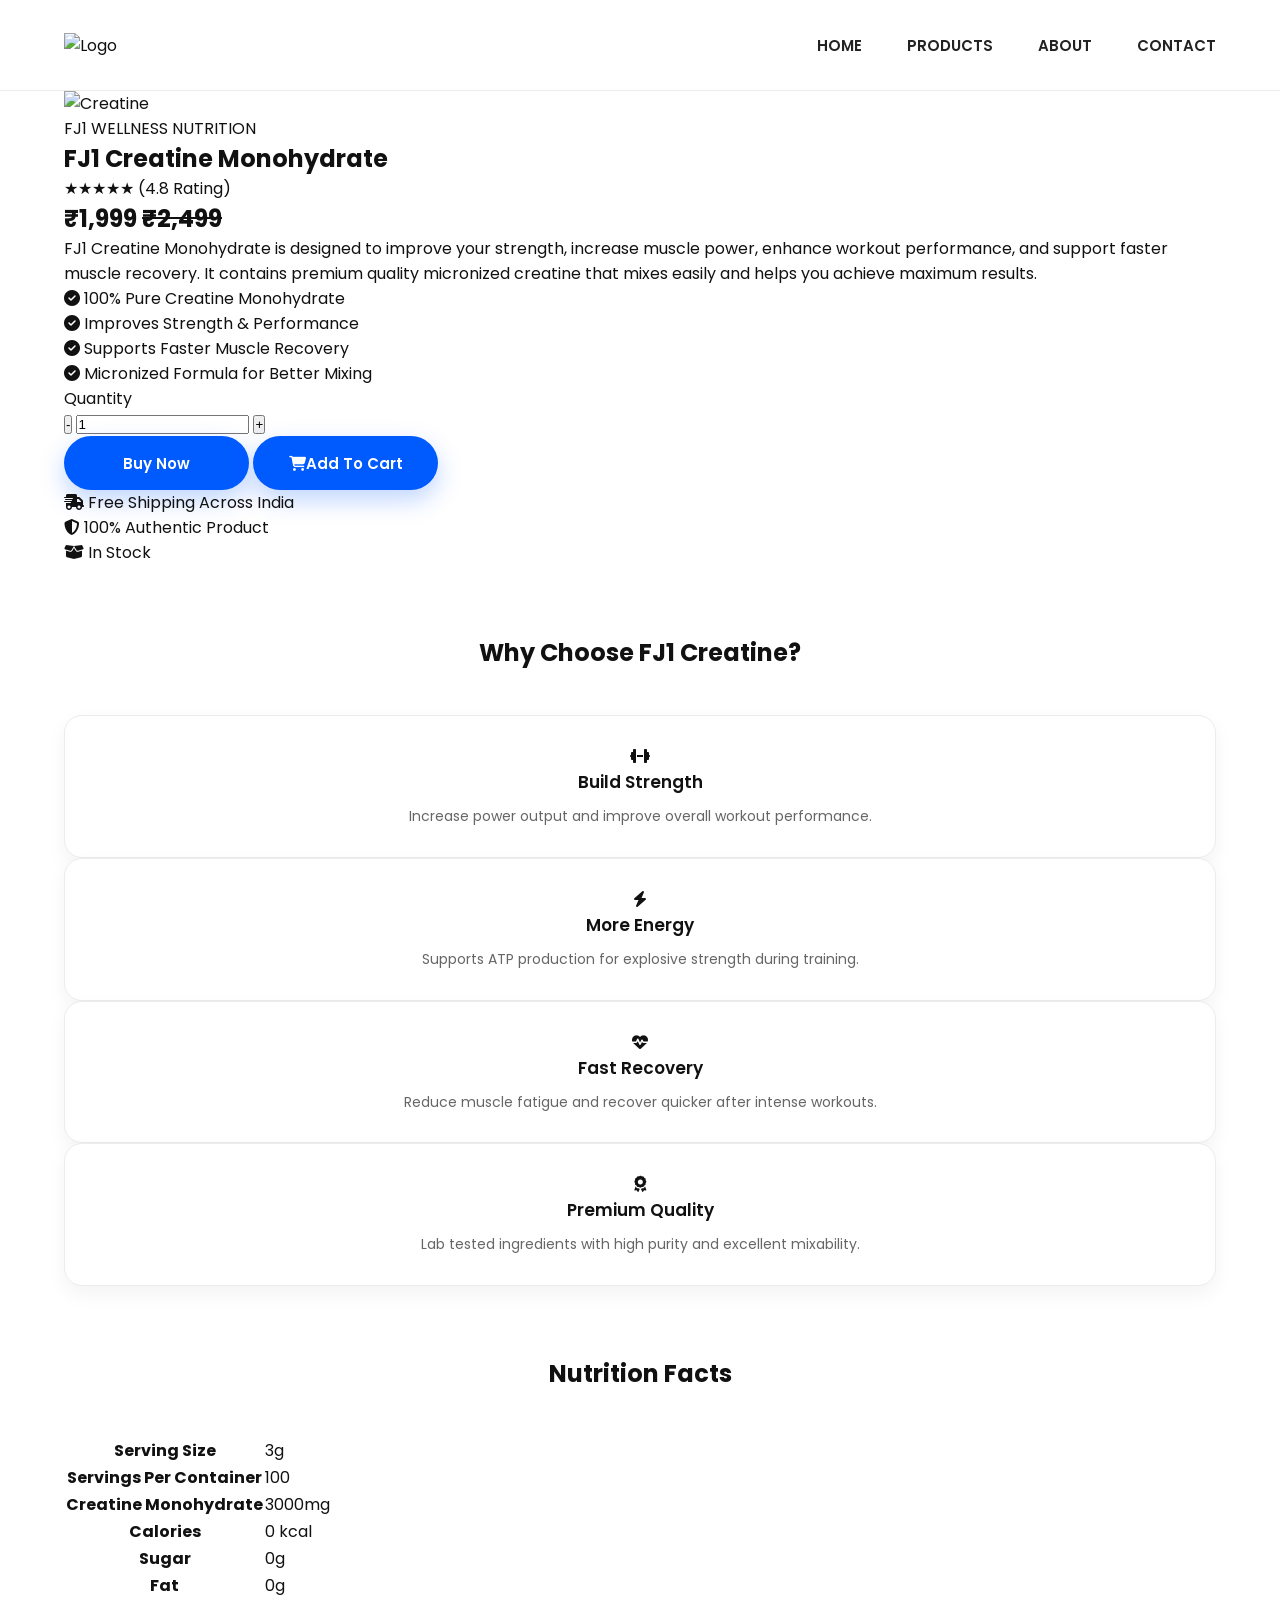
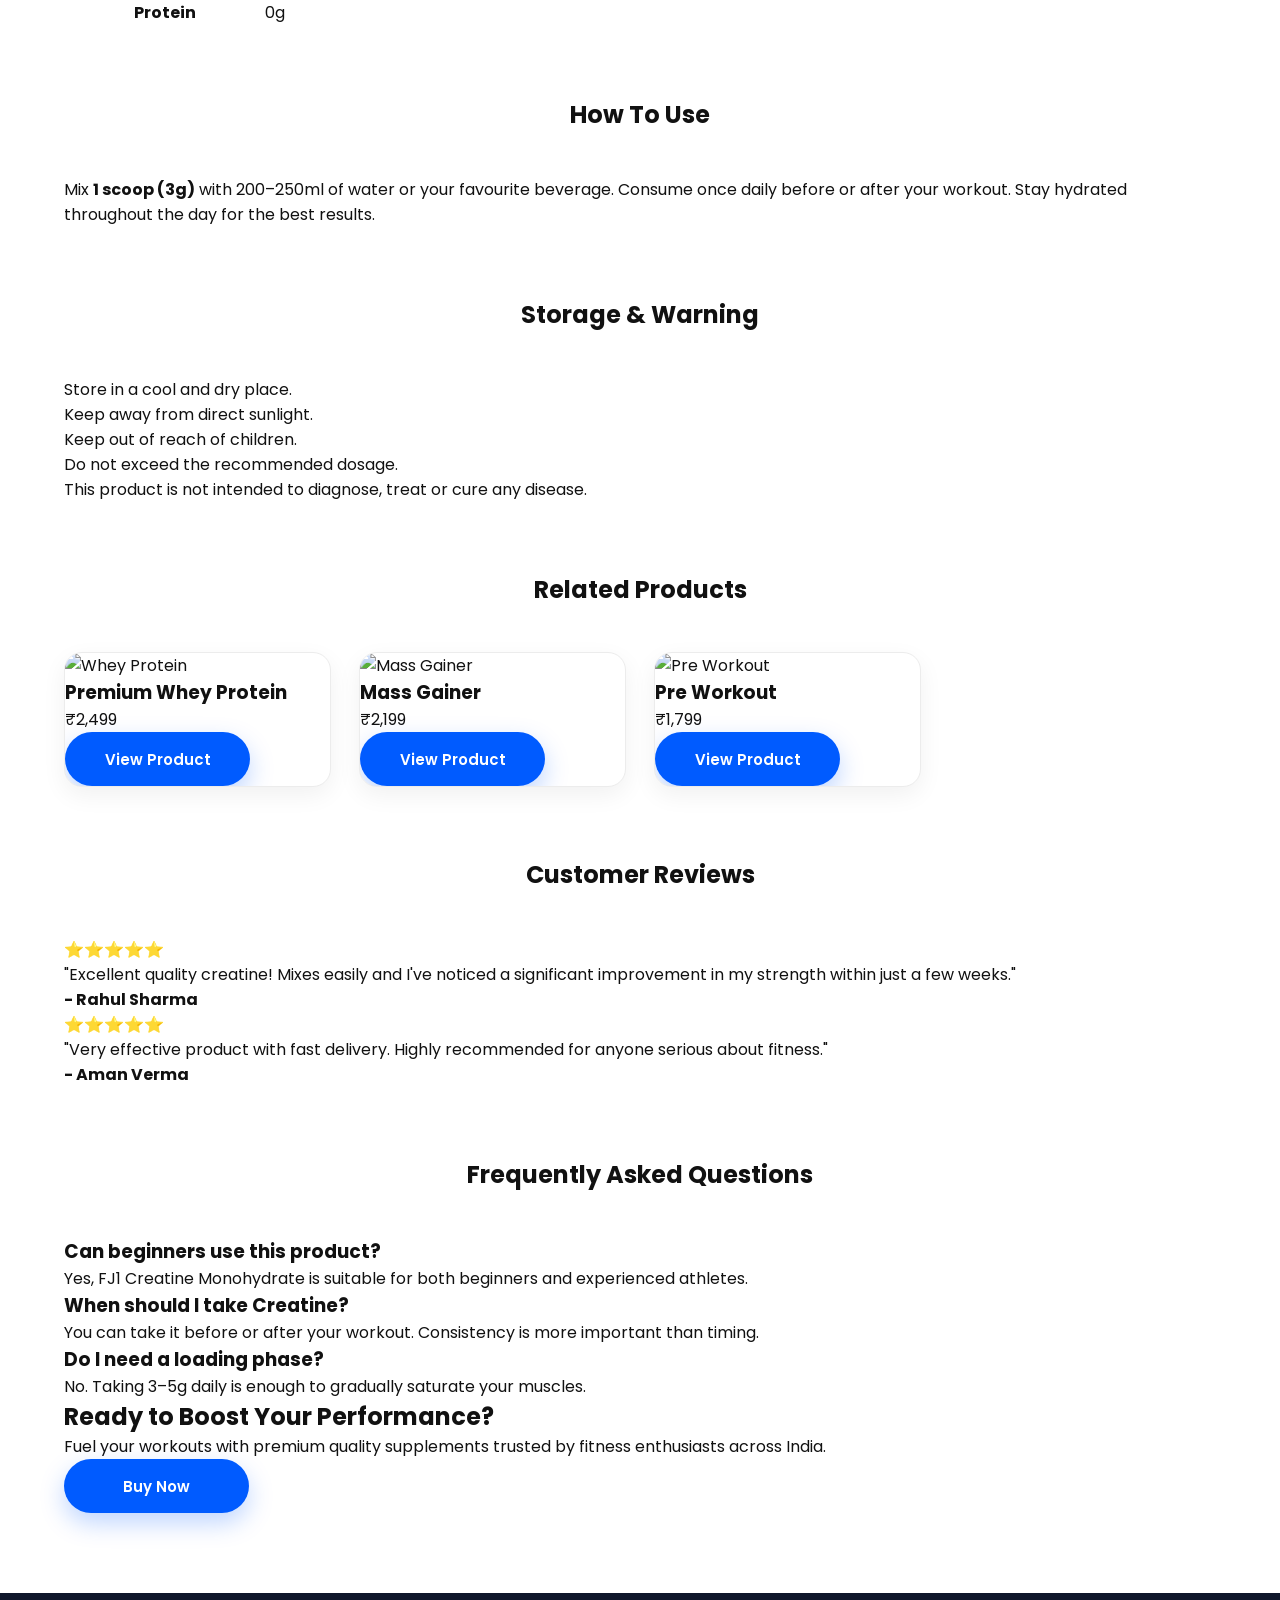
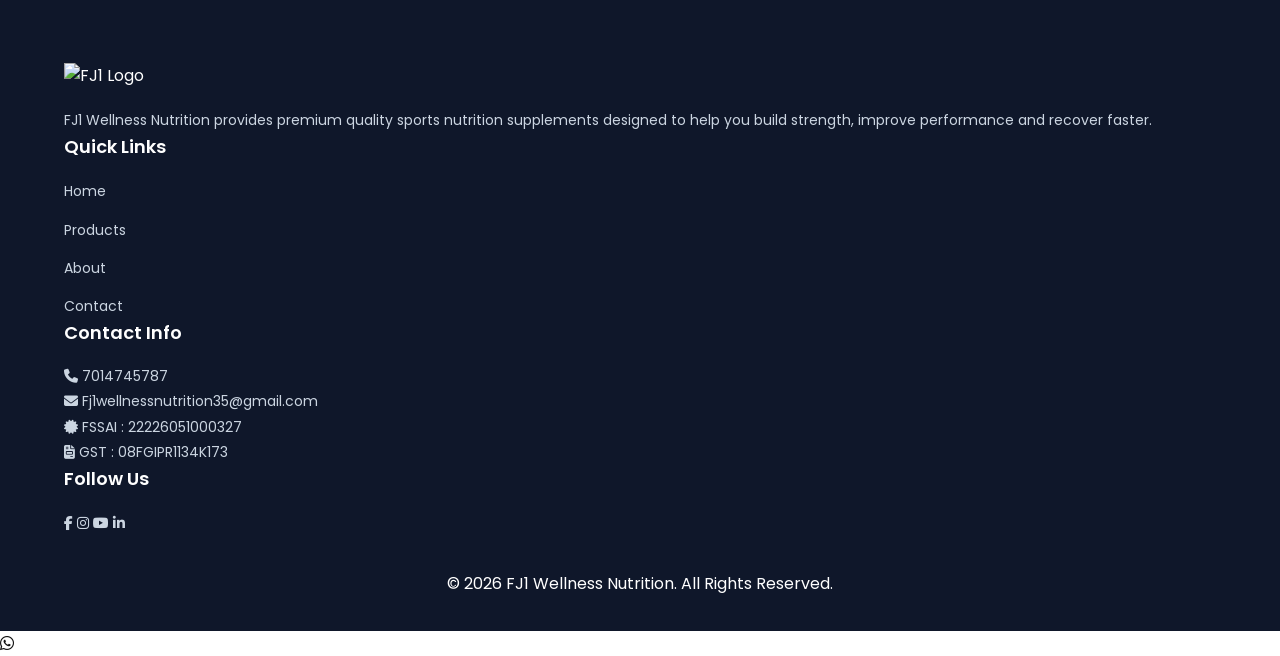
==== product.html @ 6347414c "Add files via upload" ====
<!DOCTYPE html>
<html lang="en">

<head>

<meta charset="UTF-8">
<meta name="viewport" content="width=device-width, initial-scale=1.0">

<title>FJ1 Creatine Monohydrate</title>

<meta name="description"
content="Premium Creatine Monohydrate">

<link rel="icon"
href="https://raw.githubusercontent.com/Abranddesigner/gym/refs/heads/main/file_00000000e07c820881d321c19fa21b72.png">

<link rel="preconnect"
href="https://fonts.googleapis.com">

<link rel="preconnect"
href="https://fonts.gstatic.com"
crossorigin>

<link href="https://fonts.googleapis.com/css2?family=Poppins:wght@400;600&display=swap"
rel="stylesheet">

<link rel="stylesheet"
href="https://cdnjs.cloudflare.com/ajax/libs/font-awesome/6.7.2/css/all.min.css">

<link rel="stylesheet"
href="style.css">

</head>

<body>

<!--================ HEADER ================-->

<header class="header">

<div class="container nav">

<a href="index.html" class="logo">

<img src="https://raw.githubusercontent.com/Abranddesigner/gym/refs/heads/main/file_00000000e07c820881d321c19fa21b72.png"
alt="Logo">

</a>

<nav>

<ul class="menu">

<li><a href="index.html">HOME</a></li>

<li><a href="index.html#products">PRODUCTS</a></li>

<li><a href="index.html#about">ABOUT</a></li>

<li><a href="#contact">CONTACT</a></li>

</ul>

</nav>

<div class="menu-btn">

<i class="fa-solid fa-bars"></i>

</div>

</div>

</header>

<!--================ PRODUCT DETAILS ================-->

<section class="product-page">

<div class="container">

<div class="product-wrapper">

<!-- Left -->

<div class="product-image">

<img src="https://raw.githubusercontent.com/Abranddesigner/gym/refs/heads/main/PowerClip%20Rectangle.jpg"
alt="Creatine">

</div>

<!-- Right -->

<div class="product-content">

<span class="product-category">

FJ1 WELLNESS NUTRITION

</span>

<h1>

FJ1 Creatine Monohydrate

</h1>

<div class="rating">

★★★★★

<span>(4.8 Rating)</span>

</div>

<h2 class="price">

₹1,999

<del>₹2,499</del>

</h2>

<p class="product-description">

FJ1 Creatine Monohydrate is designed to improve your strength,
increase muscle power, enhance workout performance, and support
faster muscle recovery. It contains premium quality micronized
creatine that mixes easily and helps you achieve maximum results.

</p>

<!--================ FEATURES ================-->

<div class="product-features">

<div class="feature-item">

<i class="fa-solid fa-circle-check"></i>

<span>100% Pure Creatine Monohydrate</span>

</div>

<div class="feature-item">

<i class="fa-solid fa-circle-check"></i>

<span>Improves Strength & Performance</span>

</div>

<div class="feature-item">

<i class="fa-solid fa-circle-check"></i>

<span>Supports Faster Muscle Recovery</span>

</div>

<div class="feature-item">

<i class="fa-solid fa-circle-check"></i>

<span>Micronized Formula for Better Mixing</span>

</div>

</div>

<!--================ QUANTITY ================-->

<div class="quantity-box">

<label>Quantity</label>

<div class="quantity-selector">

<button class="qty-btn minus">-</button>

<input type="number" value="1" min="1" id="quantity">

<button class="qty-btn plus">+</button>

</div>

</div>

<!--================ BUTTONS ================-->

<div class="product-buttons">

<a href="#" class="btn buy-btn">

Buy Now

</a>

<a href="#" class="btn cart-btn">

<i class="fa-solid fa-cart-shopping"></i>

Add To Cart

</a>

</div>

<!--================ EXTRA INFO ================-->

<div class="product-extra">

<p>

<i class="fa-solid fa-truck-fast"></i>

Free Shipping Across India

</p>

<p>

<i class="fa-solid fa-shield-halved"></i>

100% Authentic Product

</p>

<p>

<i class="fa-solid fa-box-open"></i>

In Stock

</p>

</div>

</div>

</div>

</div>

</section>

<!--================ BENEFITS ================-->

<section class="product-benefits">

    <div class="container">

        <h2 class="section-title">
            Why Choose FJ1 Creatine?
        </h2>

        <div class="benefits-grid">

            <div class="benefit-card">
                <i class="fa-solid fa-dumbbell"></i>
                <h3>Build Strength</h3>
                <p>Increase power output and improve overall workout performance.</p>
            </div>

            <div class="benefit-card">
                <i class="fa-solid fa-bolt"></i>
                <h3>More Energy</h3>
                <p>Supports ATP production for explosive strength during training.</p>
            </div>

            <div class="benefit-card">
                <i class="fa-solid fa-heart-pulse"></i>
                <h3>Fast Recovery</h3>
                <p>Reduce muscle fatigue and recover quicker after intense workouts.</p>
            </div>

            <div class="benefit-card">
                <i class="fa-solid fa-award"></i>
                <h3>Premium Quality</h3>
                <p>Lab tested ingredients with high purity and excellent mixability.</p>
            </div>

        </div>

    </div>

</section>

<!--================ NUTRITION FACTS ================-->

<section class="nutrition-section">

    <div class="container">

        <h2 class="section-title">
            Nutrition Facts
        </h2>

        <table class="nutrition-table">

            <tr>
                <th>Serving Size</th>
                <td>3g</td>
            </tr>

            <tr>
                <th>Servings Per Container</th>
                <td>100</td>
            </tr>

            <tr>
                <th>Creatine Monohydrate</th>
                <td>3000mg</td>
            </tr>

            <tr>
                <th>Calories</th>
                <td>0 kcal</td>
            </tr>

            <tr>
                <th>Sugar</th>
                <td>0g</td>
            </tr>

            <tr>
                <th>Fat</th>
                <td>0g</td>
            </tr>

            <tr>
                <th>Protein</th>
                <td>0g</td>
            </tr>

        </table>

    </div>

</section>

<!--================ HOW TO USE ================-->

<section class="usage-section">

    <div class="container">

        <h2 class="section-title">
            How To Use
        </h2>

        <p class="usage-text">

            Mix <strong>1 scoop (3g)</strong> with 200–250ml of water or your favourite
            beverage. Consume once daily before or after your workout. Stay hydrated
            throughout the day for the best results.

        </p>

    </div>

</section>

<!--================ STORAGE ================-->

<section class="storage-section">

    <div class="container">

        <h2 class="section-title">
            Storage & Warning
        </h2>

        <ul class="storage-list">

            <li>Store in a cool and dry place.</li>

            <li>Keep away from direct sunlight.</li>

            <li>Keep out of reach of children.</li>

            <li>Do not exceed the recommended dosage.</li>

            <li>This product is not intended to diagnose, treat or cure any disease.</li>

        </ul>

    </div>

</section>

<!--================ RELATED PRODUCTS ================-->

<section class="related-products">

    <div class="container">

        <h2 class="section-title">
            Related Products
        </h2>

        <div class="product-grid">

            <div class="product-card">

                <img src="https://raw.githubusercontent.com/Abranddesigner/gym/refs/heads/main/PowerClip%20Rectangle.jpg"
                    alt="Whey Protein">

                <h3>Premium Whey Protein</h3>

                <p class="price">₹2,499</p>

                <a href="#" class="btn">
                    View Product
                </a>

            </div>

            <div class="product-card">

                <img src="https://raw.githubusercontent.com/Abranddesigner/gym/refs/heads/main/PowerClip%20Rectangle.jpg"
                    alt="Mass Gainer">

                <h3>Mass Gainer</h3>

                <p class="price">₹2,199</p>

                <a href="#" class="btn">
                    View Product
                </a>

            </div>

            <div class="product-card">

                <img src="https://raw.githubusercontent.com/Abranddesigner/gym/refs/heads/main/PowerClip%20Rectangle.jpg"
                    alt="Pre Workout">

                <h3>Pre Workout</h3>

                <p class="price">₹1,799</p>

                <a href="#" class="btn">
                    View Product
                </a>

            </div>

        </div>

    </div>

</section>

<!--================ CUSTOMER REVIEWS ================-->

<section class="reviews-section">

    <div class="container">

        <h2 class="section-title">
            Customer Reviews
        </h2>

        <div class="review-card">

            <div class="stars">
                ⭐⭐⭐⭐⭐
            </div>

            <p>

                "Excellent quality creatine! Mixes easily and I've noticed a significant improvement in my strength within just a few weeks."

            </p>

            <h4>- Rahul Sharma</h4>

        </div>

        <div class="review-card">

            <div class="stars">
                ⭐⭐⭐⭐⭐
            </div>

            <p>

                "Very effective product with fast delivery. Highly recommended for anyone serious about fitness."

            </p>

            <h4>- Aman Verma</h4>

        </div>

    </div>

</section>

<!--================ FAQ SECTION ================-->

<section class="faq-section">

    <div class="container">

        <h2 class="section-title">
            Frequently Asked Questions
        </h2>

        <div class="faq-item">

            <h3>Can beginners use this product?</h3>

            <p>
                Yes, FJ1 Creatine Monohydrate is suitable for both beginners and experienced athletes.
            </p>

        </div>

        <div class="faq-item">

            <h3>When should I take Creatine?</h3>

            <p>
                You can take it before or after your workout. Consistency is more important than timing.
            </p>

        </div>

        <div class="faq-item">

            <h3>Do I need a loading phase?</h3>

            <p>
                No. Taking 3–5g daily is enough to gradually saturate your muscles.
            </p>

        </div>

    </div>

</section>

<!--================ CTA SECTION ================-->

<section class="cta-section">

    <div class="container">

        <h2>
            Ready to Boost Your Performance?
        </h2>

        <p>

            Fuel your workouts with premium quality supplements trusted by fitness enthusiasts across India.

        </p>

        <a href="#" class="btn">

            Buy Now

        </a>

    </div>

</section>

<!--================ FOOTER ================-->

<footer id="contact" class="footer">

    <div class="container footer-container">

        <div class="footer-box">

            <img src="https://raw.githubusercontent.com/Abranddesigner/gym/refs/heads/main/file_00000000e07c820881d321c19fa21b72.png"
                alt="FJ1 Logo" class="footer-logo">

            <p>

                FJ1 Wellness Nutrition provides premium quality sports nutrition supplements
                designed to help you build strength, improve performance and recover faster.

            </p>

        </div>

        <div class="footer-box">

            <h3>Quick Links</h3>

            <ul>

                <li><a href="index.html">Home</a></li>

                <li><a href="index.html#products">Products</a></li>

                <li><a href="index.html#about">About</a></li>

                <li><a href="#contact">Contact</a></li>

            </ul>

        </div>

        <div class="footer-box">

            <h3>Contact Info</h3>

            <p>
                <i class="fa-solid fa-phone"></i>
                7014745787
            </p>

            <p>
                <i class="fa-solid fa-envelope"></i>
                Fj1wellnessnutrition35@gmail.com
            </p>

            <p>
                <i class="fa-solid fa-certificate"></i>
                FSSAI : 22226051000327
            </p>

            <p>
                <i class="fa-solid fa-file-invoice"></i>
                GST : 08FGIPR1134K173
            </p>

        </div>

        <div class="footer-box">

            <h3>Follow Us</h3>

            <div class="social-links">

                <a href="#"><i class="fab fa-facebook-f"></i></a>

                <a href="#"><i class="fab fa-instagram"></i></a>

                <a href="#"><i class="fab fa-youtube"></i></a>

                <a href="#"><i class="fab fa-linkedin-in"></i></a>

            </div>

        </div>

    </div>

    <div class="footer-bottom">

        <p>

            © 2026 FJ1 Wellness Nutrition. All Rights Reserved.

        </p>

    </div>

</footer>

<!--================ WHATSAPP ================-->

<a href="https://wa.me/917014745787"
    class="whatsapp"
    target="_blank">

    <i class="fab fa-whatsapp"></i>

</a>

<!--================ SCROLL TOP ================-->

<button id="topBtn">

    <i class="fa-solid fa-arrow-up"></i>

</button>

<!--================ SCRIPT ================-->

<script src="script.js"></script>

</body>

</html>
---- style.css ----
/*=========================================
        GOOGLE FONT
=========================================*/

@import url('https://fonts.googleapis.com/css2?family=Poppins:wght@400;600&display=swap');

/*=========================================
        RESET
=========================================*/

*{
    margin:0;
    padding:0;
    box-sizing:border-box;
}

html{
    scroll-behavior:smooth;
}

body{
    font-family:'Poppins',sans-serif;
    font-weight:400;
    background:#ffffff;
    color:#111;
    overflow-x:hidden;
}

img{
    width:100%;
    display:block;
}

a{
    text-decoration:none;
    color:inherit;
}

ul{
    list-style:none;
}

.container{
    width:90%;
    max-width:1320px;
    margin:auto;
}

/*=========================================
        HEADER
=========================================*/

.header{
    position:sticky;
    top:0;
    left:0;
    width:100%;
    background:#fff;
    border-bottom:1px solid #ececec;
    z-index:999;
    transition:.35s;
}

.header.scrolled{
    box-shadow:0 10px 30px rgba(0,0,0,.08);
}

.nav{
    height:90px;
    display:flex;
    justify-content:space-between;
    align-items:center;
}

.logo img{
    width:165px;
    transition:.3s;
}

.logo:hover img{
    transform:scale(1.04);
}

nav{
    margin-left:auto;
}

.menu{
    display:flex;
    gap:45px;
}

.menu li a{
    font-size:15px;
    font-weight:600;
    color:#222;
    position:relative;
    transition:.3s;
}

.menu li a::after{
    content:"";
    position:absolute;
    left:0;
    bottom:-6px;
    width:0;
    height:2px;
    background:#005BFF;
    transition:.3s;
}

.menu li a:hover,
.menu li a.active{
    color:#005BFF;
}

.menu li a:hover::after,
.menu li a.active::after{
    width:100%;
}

.menu-btn{
    display:none;
    font-size:28px;
    cursor:pointer;
}

/*=========================================
        HERO
=========================================*/

.hero{
    margin-top:18px;
}

.slider{
    position:relative;
    height:640px;
    overflow:hidden;
    border-radius:24px;
    box-shadow:0 20px 60px rgba(0,0,0,.10);
}

.slide{
    position:absolute;
    width:100%;
    height:100%;
    opacity:0;
    transition:1s;
}

.slide.active{
    opacity:1;
    z-index:2;
}

.slide img{
    width:100%;
    height:100%;
    object-fit:cover;
}

/*=========================================
        SECTION TITLE
=========================================*/

.section-title{
    display:flex;
    justify-content:center;
    align-items:center;
    gap:20px;
    margin:70px 0 45px;
}

.section-title h2{
    font-size:30px;
    font-weight:600;
    letter-spacing:1px;
    text-transform:uppercase;
}

.line{
    width:170px;
    height:2px;
    background:#005BFF;
}

/*=========================================
            PRODUCTS
=========================================*/

.products{
    padding:30px 0 80px;
}

.product-grid{
    display:grid;
    grid-template-columns:repeat(4,1fr);
    gap:28px;
}

.product-card{
    display:block;
    background:#fff;
    border:1px solid #ececec;
    border-radius:18px;
    overflow:hidden;
    box-shadow:0 8px 25px rgba(0,0,0,.06);
    transition:.35s;
    cursor:pointer;
}

.product-card:hover{
    transform:translateY(-10px);
    border-color:#005BFF;
    box-shadow:0 20px 45px rgba(0,91,255,.18);
}

.product-card img{
    width:100%;
    display:block;
    transition:.35s;
}

.product-card:hover img{
    transform:scale(1.05);
}

/* Product Name */

.product-info{
    padding:18px;
    text-align:center;
    border-top:1px solid #f2f2f2;
    background:#fff;
}

.product-info h3{
    font-size:17px;
    font-weight:600;
    color:#111;
    transition:.3s;
}

.product-card:hover .product-info h3{
    color:#005BFF;
}

/* Hidden Products */

.more-product{
    display:none;
}

/* Show Hidden */

.product-grid.show-all .more-product{
    display:block;
}

/*=========================================
        SEE MORE BUTTON
=========================================*/

.all-products{
    text-align:center;
    margin-top:45px;
}

.all-products button{
    width:210px;
    height:55px;
    border:none;
    border-radius:50px;
    background:#005BFF;
    color:#fff;
    font-size:15px;
    font-weight:600;
    cursor:pointer;
    transition:.35s;
    letter-spacing:.5px;
}

.all-products button:hover{
    background:#111;
    transform:translateY(-4px);
}

/*=========================================
        MOBILE PRODUCTS
=========================================*/

@media(max-width:768px){

    .product-grid{
        grid-template-columns:1fr;
    }

    /* Mobile par sirf pehle 3 products */

    .product-grid .product-card:nth-child(n+4){
        display:none;
    }

    .product-grid.show-all .product-card{
        display:block;
    }

    .product-info{
        padding:15px;
    }

    .product-info h3{
        font-size:16px;
    }

}

/*=========================================
                ABOUT
=========================================*/

.about{
    padding:90px 0;
}

.about-grid{
    display:grid;
    grid-template-columns:1fr 1fr;
    align-items:center;
    gap:70px;
}

.about-left h2{
    font-size:46px;
    font-weight:600;
    line-height:1.2;
    margin-bottom:22px;
    color:#111;
}

.about-left p{
    font-size:16px;
    color:#666;
    line-height:1.9;
    margin-bottom:35px;
}

.btn{
    display:inline-flex;
    align-items:center;
    justify-content:center;
    width:185px;
    height:54px;
    border-radius:50px;
    background:#005BFF;
    color:#fff;
    font-size:15px;
    font-weight:600;
    transition:.35s;
    box-shadow:0 10px 25px rgba(0,91,255,.25);
}

.btn:hover{
    background:#111;
    transform:translateY(-4px);
    box-shadow:0 18px 35px rgba(0,0,0,.18);
}

.about-right img{
    border-radius:22px;
    box-shadow:0 25px 50px rgba(0,0,0,.12);
}

/*=========================================
            WHY CHOOSE FJ1
=========================================*/

.benefits{
    padding:70px 0;
}

.benefit-grid{
    display:grid;
    grid-template-columns:repeat(4,1fr);
    gap:22px;
}

.benefit-card{
    background:#fff;
    border:1px solid #ececec;
    border-radius:18px;
    padding:28px 20px;
    text-align:center;
    transition:.35s;
    box-shadow:0 8px 20px rgba(0,0,0,.05);
}

.benefit-card:hover{
    transform:translateY(-10px);
    border-color:#005BFF;
    box-shadow:0 20px 40px rgba(0,91,255,.18);
}

.benefit-icon{
    width:70px;
    height:70px;
    margin:auto;
    margin-bottom:18px;
    border-radius:50%;
    background:#eef5ff;
    display:flex;
    align-items:center;
    justify-content:center;
}

.benefit-icon i{
    font-size:30px;
    color:#005BFF;
}

.benefit-card h3{
    font-size:17px;
    font-weight:600;
    margin-bottom:10px;
}

.benefit-card p{
    font-size:14px;
    color:#666;
    line-height:1.7;
}

/*=========================================
            PURE SECTION
=========================================*/

.pure-section{
    padding:80px 0;
}

.pure-grid{
    display:grid;
    grid-template-columns:1fr 1fr;
    gap:70px;
    align-items:center;
}

.pure-left h2{
    font-size:34px;
    font-weight:600;
    margin-bottom:30px;
}

.pure-left ul{
    display:flex;
    flex-direction:column;
    gap:18px;
}

.pure-left li{
    display:flex;
    align-items:center;
    gap:14px;
    font-size:15px;
    color:#444;
}

.pure-left li i{
    color:#005BFF;
    font-size:18px;
}

/*=========================================
            PURE BOXES
=========================================*/

.pure-right{
    display:grid;
    grid-template-columns:repeat(2,1fr);
    gap:18px;
}

.pure-box{
    background:#005BFF;
    color:#fff;
    border-radius:16px;
    padding:20px 16px;
    display:flex;
    align-items:center;
    gap:14px;
    transition:.35s;
    box-shadow:0 12px 25px rgba(0,91,255,.20);
}

.pure-box:hover{
    background:#003fc0;
    transform:translateY(-8px);
}

.pure-box i{
    width:46px;
    height:46px;
    border-radius:50%;
    background:rgba(255,255,255,.18);
    display:flex;
    align-items:center;
    justify-content:center;
    font-size:18px;
}

.pure-box span{
    font-size:13px;
    font-weight:600;
    line-height:1.5;
}

/*=========================================
                STATS
=========================================*/

.stats{
    padding:80px 0;
    background:#f8f9fb;
}

.stats-grid{
    display:grid;
    grid-template-columns:repeat(4,1fr);
    gap:22px;
    margin-bottom:50px;
}

.stat-card{
    background:#fff;
    border:1px solid #ececec;
    border-radius:18px;
    padding:30px 20px;
    text-align:center;
    transition:.35s;
    box-shadow:0 8px 20px rgba(0,0,0,.05);
}

.stat-card:hover{
    transform:translateY(-8px);
    box-shadow:0 20px 40px rgba(0,0,0,.10);
}

.stat-card h2{
    font-size:34px;
    color:#005BFF;
    font-weight:600;
    margin-bottom:10px;
}

.stat-card p{
    font-size:14px;
    color:#666;
}

.trusted-text{
    width:80%;
    margin:auto;
    text-align:center;
}

.trusted-text h3{
    font-size:28px;
    font-weight:600;
    margin-bottom:15px;
}

.trusted-text p{
    color:#666;
    line-height:1.8;
}

/*=========================================
                FOOTER
=========================================*/

.footer{
    margin-top:80px;
    background:#0f172a;
    color:#fff;
    padding:70px 0 0;
}

.footer-grid{
    display:grid;
    grid-template-columns:2fr 1fr 1.3fr 1.5fr;
    gap:40px;
    padding-bottom:45px;
}

.footer-logo{
    width:170px;
    margin-bottom:20px;
}

.footer-box h3{
    font-size:18px;
    margin-bottom:18px;
    font-weight:600;
}

.footer-box p,
.footer-box a{
    color:#cbd5e1;
    font-size:14px;
    line-height:1.8;
    transition:.3s;
}

.footer-box a:hover{
    color:#ffffff;
}

.footer-box ul{
    display:flex;
    flex-direction:column;
    gap:12px;
}

.footer-box ul li a:hover{
    padding-left:6px;
}

.footer-box strong{
    color:#fff;
}

/*=========================================
            CONTACT BOX
=========================================*/

.footer-box .btn{
    width:100%;
    margin-top:18px;
    height:50px;
    border-radius:50px;
    background:#25D366;
    color:#fff;
    box-shadow:none;
}

.footer-box .btn:hover{
    background:#1ebc59;
    transform:translateY(-3px);
}

/*=========================================
        FOOTER FEATURES
=========================================*/

.footer-feature{
    display:grid;
    grid-template-columns:repeat(4,1fr);
    gap:20px;
    padding:35px 0;
    border-top:1px solid rgba(255,255,255,.08);
    border-bottom:1px solid rgba(255,255,255,.08);
}

.footer-feature div{
    text-align:center;
    padding:18px;
}

.footer-feature i{
    font-size:30px;
    color:#0ea5ff;
    margin-bottom:12px;
}

.footer-feature h4{
    font-size:16px;
    font-weight:600;
    margin-bottom:8px;
}

.footer-feature p{
    color:#cbd5e1;
    font-size:13px;
    line-height:1.6;
}

.footer-feature a{
    color:inherit;
    display:block;
}

/*=========================================
            FOOTER BOTTOM
=========================================*/

.footer-bottom{
    padding:35px 0;
    text-align:center;
}

.disclaimer{
    color:#94a3b8;
    font-size:13px;
    line-height:1.8;
    margin-bottom:25px;
}

.copyright{
    color:#fff;
    font-size:14px;
    margin-bottom:25px;
    font-weight:500;
}

/*=========================================
            SOCIAL ICONS
=========================================*/

.social-icons{
    display:flex;
    justify-content:center;
    align-items:center;
    gap:15px;
}

.social-icons a{
    width:45px;
    height:45px;
    display:flex;
    align-items:center;
    justify-content:center;
    border-radius:50%;
    background:#1e293b;
    color:#fff;
    transition:.35s;
}

.social-icons a:hover{
    background:#005BFF;
    transform:translateY(-6px) scale(1.08);
}

/*=========================================
            SCROLL BUTTON
=========================================*/

#topBtn{
    position:fixed;
    right:25px;
    bottom:25px;
    width:50px;
    height:50px;
    border:none;
    border-radius:50%;
    background:#005BFF;
    color:#fff;
    font-size:18px;
    cursor:pointer;
    display:none;
    align-items:center;
    justify-content:center;
    z-index:999;
    transition:.35s;
    box-shadow:0 10px 25px rgba(0,91,255,.30);
}

#topBtn:hover{
    background:#111;
    transform:translateY(-5px);
}

/*=========================================
            ANIMATION
=========================================*/

.hidden{
    opacity:0;
    transform:translateY(40px);
    transition:.8s ease;
}

.show{
    opacity:1;
    transform:translateY(0);
}

/*=========================================
        TABLET RESPONSIVE
=========================================*/

@media(max-width:1100px){

    .product-grid,
    .benefit-grid,
    .stats-grid,
    .footer-feature{
        grid-template-columns:repeat(2,1fr);
    }

    .footer-grid{
        grid-template-columns:1fr 1fr;
    }

    .about-grid,
    .pure-grid{
        grid-template-columns:1fr;
        gap:50px;
    }

    .about-right{
        order:-1;
    }

}

/*=========================================
        MOBILE RESPONSIVE
=========================================*/

@media(max-width:768px){

    .nav{
        height:75px;
    }

    .menu{
        display:none;
        position:absolute;
        top:75px;
        left:0;
        width:100%;
        background:#fff;
        flex-direction:column;
        gap:20px;
        padding:25px 0;
        border-top:1px solid #eee;
        text-align:center;
    }

    .menu.show{
        display:flex;
    }

    .menu-btn{
        display:block;
    }

    .slider{
        height:260px;
        border-radius:16px;
    }

    .section-title{
        flex-direction:column;
        gap:10px;
    }

    .section-title h2{
        font-size:22px;
        text-align:center;
    }

    .line{
        width:90px;
    }

    .product-grid,
    .benefit-grid,
    .stats-grid,
    .footer-feature,
    .footer-grid{
        grid-template-columns:1fr;
    }

    .pure-right{
        grid-template-columns:1fr;
    }

    .footer-grid{
        text-align:center;
    }

    .footer-logo{
        margin:0 auto 20px;
    }

    .about-left h2{
        font-size:34px;
    }

    .pure-left h2{
        font-size:28px;
    }

    .trusted-text{
        width:100%;
    }

    /* Mobile = 3 Products */

    .product-grid .product-card:nth-child(n+4){
        display:none;
    }

    .product-grid.show-all .product-card{
        display:block;
    }

}

/*=========================================
        SMALL MOBILE
=========================================*/

@media(max-width:480px){

    .container{
        width:94%;
    }

    .logo img{
        width:130px;
    }

    .footer{
        padding-top:50px;
    }

    .footer-feature{
        gap:15px;
    }

    .btn,
    .all-products button{
        width:100%;
        max-width:260px;
    }

}
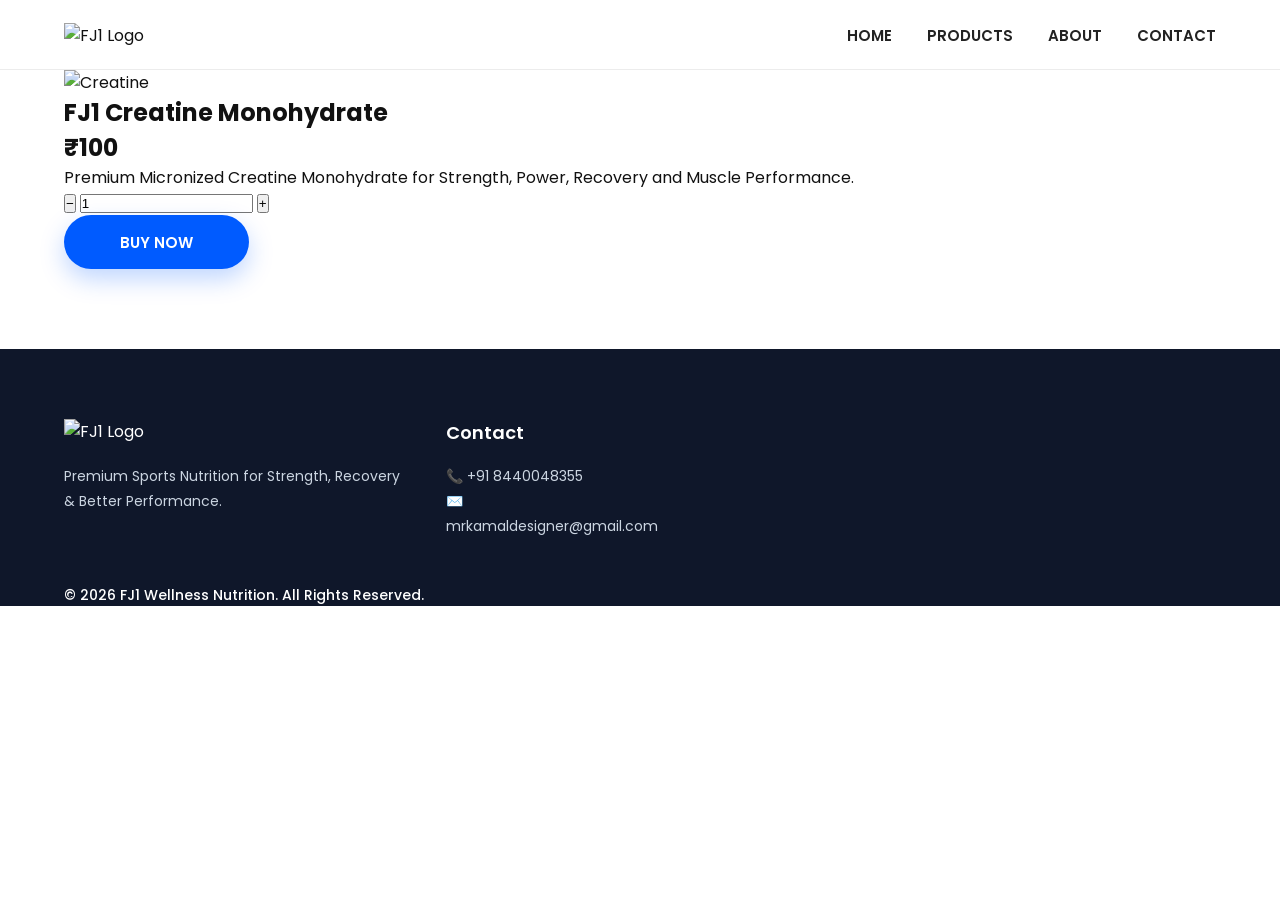
==== commit 9fe918e3: "Update product.html" ====
--- a/product.html
+++ b/product.html
@@ -1,4 +1,3 @@
-
 <!DOCTYPE html>
 <html lang="en">
 
@@ -7,29 +6,24 @@
 <meta charset="UTF-8">
 <meta name="viewport" content="width=device-width, initial-scale=1.0">
 
-<title>FJ1 Creatine Monohydrate</title>
+<title>FJ1 Wellness Nutrition | Product</title>
 
 <meta name="description"
-content="Premium Creatine Monohydrate">
+content="Premium Sports Nutrition">
 
 <link rel="icon"
 href="https://raw.githubusercontent.com/Abranddesigner/gym/refs/heads/main/file_00000000e07c820881d321c19fa21b72.png">
 
-<link rel="preconnect"
-href="https://fonts.googleapis.com">
-
-<link rel="preconnect"
-href="https://fonts.gstatic.com"
-crossorigin>
-
-<link href="https://fonts.googleapis.com/css2?family=Poppins:wght@400;600&display=swap"
+<link rel="preconnect" href="https://fonts.googleapis.com">
+<link rel="preconnect" href="https://fonts.gstatic.com" crossorigin>
+
+<link href="https://fonts.googleapis.com/css2?family=Poppins:wght@400;500;600;700&display=swap"
 rel="stylesheet">
 
 <link rel="stylesheet"
 href="https://cdnjs.cloudflare.com/ajax/libs/font-awesome/6.7.2/css/all.min.css">
 
-<link rel="stylesheet"
-href="style.css">
+<link rel="stylesheet" href="style.css">
 
 </head>
 
@@ -44,7 +38,7 @@
 <a href="index.html" class="logo">
 
 <img src="https://raw.githubusercontent.com/Abranddesigner/gym/refs/heads/main/file_00000000e07c820881d321c19fa21b72.png"
-alt="Logo">
+alt="FJ1 Logo">
 
 </a>
 
@@ -58,7 +52,7 @@
 
 <li><a href="index.html#about">ABOUT</a></li>
 
-<li><a href="#contact">CONTACT</a></li>
+<li><a href="index.html#contact">CONTACT</a></li>
 
 </ul>
 
@@ -74,19 +68,20 @@
 
 </header>
 
-<!--================ PRODUCT DETAILS ================-->
-
-<section class="product-page">
+<!--================ PRODUCT ================-->
+
+<section class="single-product">
 
 <div class="container">
 
-<div class="product-wrapper">
+<div class="product-page">
 
 <!-- Left -->
 
 <div class="product-image">
 
-<img src="https://raw.githubusercontent.com/Abranddesigner/gym/refs/heads/main/PowerClip%20Rectangle.jpg"
+<img
+src="https://raw.githubusercontent.com/Abranddesigner/gym/refs/heads/main/PowerClip%20Rectangle.jpg"
 alt="Creatine">
 
 </div>
@@ -95,149 +90,38 @@
 
 <div class="product-content">
 
-<span class="product-category">
-
-FJ1 WELLNESS NUTRITION
-
-</span>
-
-<h1>
-
-FJ1 Creatine Monohydrate
-
-</h1>
-
-<div class="rating">
-
-★★★★★
-
-<span>(4.8 Rating)</span>
-
-</div>
-
-<h2 class="price">
-
-₹1,999
-
-<del>₹2,499</del>
-
-</h2>
-
-<p class="product-description">
-
-FJ1 Creatine Monohydrate is designed to improve your strength,
-increase muscle power, enhance workout performance, and support
-faster muscle recovery. It contains premium quality micronized
-creatine that mixes easily and helps you achieve maximum results.
+<h1>FJ1 Creatine Monohydrate</h1>
+
+<h2>₹100</h2>
+
+<p>
+
+Premium Micronized Creatine Monohydrate for
+Strength, Power, Recovery and Muscle Performance.
 
 </p>
 
-<!--================ FEATURES ================-->
-
-<div class="product-features">
-
-<div class="feature-item">
-
-<i class="fa-solid fa-circle-check"></i>
-
-<span>100% Pure Creatine Monohydrate</span>
-
-</div>
-
-<div class="feature-item">
-
-<i class="fa-solid fa-circle-check"></i>
-
-<span>Improves Strength & Performance</span>
-
-</div>
-
-<div class="feature-item">
-
-<i class="fa-solid fa-circle-check"></i>
-
-<span>Supports Faster Muscle Recovery</span>
-
-</div>
-
-<div class="feature-item">
-
-<i class="fa-solid fa-circle-check"></i>
-
-<span>Micronized Formula for Better Mixing</span>
-
-</div>
-
-</div>
-
-<!--================ QUANTITY ================-->
-
 <div class="quantity-box">
 
-<label>Quantity</label>
-
-<div class="quantity-selector">
-
-<button class="qty-btn minus">-</button>
-
-<input type="number" value="1" min="1" id="quantity">
-
-<button class="qty-btn plus">+</button>
-
-</div>
-
-</div>
-
-<!--================ BUTTONS ================-->
-
-<div class="product-buttons">
-
-<a href="#" class="btn buy-btn">
-
-Buy Now
+<button class="minus">−</button>
+
+<input
+type="number"
+id="quantity"
+value="1"
+min="1"
+readonly>
+
+<button class="plus">+</button>
+
+</div>
+
+<a href="#" class="btn buy-btn" id="buyNowBtn">
+
+BUY NOW
 
 </a>
 
-<a href="#" class="btn cart-btn">
-
-<i class="fa-solid fa-cart-shopping"></i>
-
-Add To Cart
-
-</a>
-
-</div>
-
-<!--================ EXTRA INFO ================-->
-
-<div class="product-extra">
-
-<p>
-
-<i class="fa-solid fa-truck-fast"></i>
-
-Free Shipping Across India
-
-</p>
-
-<p>
-
-<i class="fa-solid fa-shield-halved"></i>
-
-100% Authentic Product
-
-</p>
-
-<p>
-
-<i class="fa-solid fa-box-open"></i>
-
-In Stock
-
-</p>
-
-</div>
-
 </div>
 
 </div>
@@ -246,448 +130,127 @@
 
 </section>
 
-<!--================ BENEFITS ================-->
-
-<section class="product-benefits">
+    <!--================ FOOTER ================-->
+
+<footer class="footer">
 
     <div class="container">
 
-        <h2 class="section-title">
-            Why Choose FJ1 Creatine?
-        </h2>
-
-        <div class="benefits-grid">
-
-            <div class="benefit-card">
-                <i class="fa-solid fa-dumbbell"></i>
-                <h3>Build Strength</h3>
-                <p>Increase power output and improve overall workout performance.</p>
+        <div class="footer-grid">
+
+            <div class="footer-box">
+
+                <img src="https://raw.githubusercontent.com/Abranddesigner/gym/refs/heads/main/file_00000000e07c820881d321c19fa21b72.png"
+                    alt="FJ1 Logo" class="footer-logo">
+
+                <p>
+                    Premium Sports Nutrition for Strength,
+                    Recovery & Better Performance.
+                </p>
+
             </div>
 
-            <div class="benefit-card">
-                <i class="fa-solid fa-bolt"></i>
-                <h3>More Energy</h3>
-                <p>Supports ATP production for explosive strength during training.</p>
+            <div class="footer-box">
+
+                <h3>Contact</h3>
+
+                <p>📞 +91 8440048355</p>
+
+                <p>✉️ mrkamaldesigner@gmail.com</p>
+
             </div>
 
-            <div class="benefit-card">
-                <i class="fa-solid fa-heart-pulse"></i>
-                <h3>Fast Recovery</h3>
-                <p>Reduce muscle fatigue and recover quicker after intense workouts.</p>
-            </div>
-
-            <div class="benefit-card">
-                <i class="fa-solid fa-award"></i>
-                <h3>Premium Quality</h3>
-                <p>Lab tested ingredients with high purity and excellent mixability.</p>
-            </div>
-
         </div>
 
+        <div class="copyright">
+
+            © 2026 FJ1 Wellness Nutrition. All Rights Reserved.
+
+        </div>
+
     </div>
 
-</section>
-
-<!--================ NUTRITION FACTS ================-->
-
-<section class="nutrition-section">
-
-    <div class="container">
-
-        <h2 class="section-title">
-            Nutrition Facts
-        </h2>
-
-        <table class="nutrition-table">
-
-            <tr>
-                <th>Serving Size</th>
-                <td>3g</td>
-            </tr>
-
-            <tr>
-                <th>Servings Per Container</th>
-                <td>100</td>
-            </tr>
-
-            <tr>
-                <th>Creatine Monohydrate</th>
-                <td>3000mg</td>
-            </tr>
-
-            <tr>
-                <th>Calories</th>
-                <td>0 kcal</td>
-            </tr>
-
-            <tr>
-                <th>Sugar</th>
-                <td>0g</td>
-            </tr>
-
-            <tr>
-                <th>Fat</th>
-                <td>0g</td>
-            </tr>
-
-            <tr>
-                <th>Protein</th>
-                <td>0g</td>
-            </tr>
-
-        </table>
-
-    </div>
-
-</section>
-
-<!--================ HOW TO USE ================-->
-
-<section class="usage-section">
-
-    <div class="container">
-
-        <h2 class="section-title">
-            How To Use
-        </h2>
-
-        <p class="usage-text">
-
-            Mix <strong>1 scoop (3g)</strong> with 200–250ml of water or your favourite
-            beverage. Consume once daily before or after your workout. Stay hydrated
-            throughout the day for the best results.
-
-        </p>
-
-    </div>
-
-</section>
-
-<!--================ STORAGE ================-->
-
-<section class="storage-section">
-
-    <div class="container">
-
-        <h2 class="section-title">
-            Storage & Warning
-        </h2>
-
-        <ul class="storage-list">
-
-            <li>Store in a cool and dry place.</li>
-
-            <li>Keep away from direct sunlight.</li>
-
-            <li>Keep out of reach of children.</li>
-
-            <li>Do not exceed the recommended dosage.</li>
-
-            <li>This product is not intended to diagnose, treat or cure any disease.</li>
-
-        </ul>
-
-    </div>
-
-</section>
-
-<!--================ RELATED PRODUCTS ================-->
-
-<section class="related-products">
-
-    <div class="container">
-
-        <h2 class="section-title">
-            Related Products
-        </h2>
-
-        <div class="product-grid">
-
-            <div class="product-card">
-
-                <img src="https://raw.githubusercontent.com/Abranddesigner/gym/refs/heads/main/PowerClip%20Rectangle.jpg"
-                    alt="Whey Protein">
-
-                <h3>Premium Whey Protein</h3>
-
-                <p class="price">₹2,499</p>
-
-                <a href="#" class="btn">
-                    View Product
-                </a>
-
-            </div>
-
-            <div class="product-card">
-
-                <img src="https://raw.githubusercontent.com/Abranddesigner/gym/refs/heads/main/PowerClip%20Rectangle.jpg"
-                    alt="Mass Gainer">
-
-                <h3>Mass Gainer</h3>
-
-                <p class="price">₹2,199</p>
-
-                <a href="#" class="btn">
-                    View Product
-                </a>
-
-            </div>
-
-            <div class="product-card">
-
-                <img src="https://raw.githubusercontent.com/Abranddesigner/gym/refs/heads/main/PowerClip%20Rectangle.jpg"
-                    alt="Pre Workout">
-
-                <h3>Pre Workout</h3>
-
-                <p class="price">₹1,799</p>
-
-                <a href="#" class="btn">
-                    View Product
-                </a>
-
-            </div>
-
-        </div>
-
-    </div>
-
-</section>
-
-<!--================ CUSTOMER REVIEWS ================-->
-
-<section class="reviews-section">
-
-    <div class="container">
-
-        <h2 class="section-title">
-            Customer Reviews
-        </h2>
-
-        <div class="review-card">
-
-            <div class="stars">
-                ⭐⭐⭐⭐⭐
-            </div>
-
-            <p>
-
-                "Excellent quality creatine! Mixes easily and I've noticed a significant improvement in my strength within just a few weeks."
-
-            </p>
-
-            <h4>- Rahul Sharma</h4>
-
-        </div>
-
-        <div class="review-card">
-
-            <div class="stars">
-                ⭐⭐⭐⭐⭐
-            </div>
-
-            <p>
-
-                "Very effective product with fast delivery. Highly recommended for anyone serious about fitness."
-
-            </p>
-
-            <h4>- Aman Verma</h4>
-
-        </div>
-
-    </div>
-
-</section>
-
-<!--================ FAQ SECTION ================-->
-
-<section class="faq-section">
-
-    <div class="container">
-
-        <h2 class="section-title">
-            Frequently Asked Questions
-        </h2>
-
-        <div class="faq-item">
-
-            <h3>Can beginners use this product?</h3>
-
-            <p>
-                Yes, FJ1 Creatine Monohydrate is suitable for both beginners and experienced athletes.
-            </p>
-
-        </div>
-
-        <div class="faq-item">
-
-            <h3>When should I take Creatine?</h3>
-
-            <p>
-                You can take it before or after your workout. Consistency is more important than timing.
-            </p>
-
-        </div>
-
-        <div class="faq-item">
-
-            <h3>Do I need a loading phase?</h3>
-
-            <p>
-                No. Taking 3–5g daily is enough to gradually saturate your muscles.
-            </p>
-
-        </div>
-
-    </div>
-
-</section>
-
-<!--================ CTA SECTION ================-->
-
-<section class="cta-section">
-
-    <div class="container">
-
-        <h2>
-            Ready to Boost Your Performance?
-        </h2>
-
-        <p>
-
-            Fuel your workouts with premium quality supplements trusted by fitness enthusiasts across India.
-
-        </p>
-
-        <a href="#" class="btn">
-
-            Buy Now
-
-        </a>
-
-    </div>
-
-</section>
-
-<!--================ FOOTER ================-->
-
-<footer id="contact" class="footer">
-
-    <div class="container footer-container">
-
-        <div class="footer-box">
-
-            <img src="https://raw.githubusercontent.com/Abranddesigner/gym/refs/heads/main/file_00000000e07c820881d321c19fa21b72.png"
-                alt="FJ1 Logo" class="footer-logo">
-
-            <p>
-
-                FJ1 Wellness Nutrition provides premium quality sports nutrition supplements
-                designed to help you build strength, improve performance and recover faster.
-
-            </p>
-
-        </div>
-
-        <div class="footer-box">
-
-            <h3>Quick Links</h3>
-
-            <ul>
-
-                <li><a href="index.html">Home</a></li>
-
-                <li><a href="index.html#products">Products</a></li>
-
-                <li><a href="index.html#about">About</a></li>
-
-                <li><a href="#contact">Contact</a></li>
-
-            </ul>
-
-        </div>
-
-        <div class="footer-box">
-
-            <h3>Contact Info</h3>
-
-            <p>
-                <i class="fa-solid fa-phone"></i>
-                7014745787
-            </p>
-
-            <p>
-                <i class="fa-solid fa-envelope"></i>
-                Fj1wellnessnutrition35@gmail.com
-            </p>
-
-            <p>
-                <i class="fa-solid fa-certificate"></i>
-                FSSAI : 22226051000327
-            </p>
-
-            <p>
-                <i class="fa-solid fa-file-invoice"></i>
-                GST : 08FGIPR1134K173
-            </p>
-
-        </div>
-
-        <div class="footer-box">
-
-            <h3>Follow Us</h3>
-
-            <div class="social-links">
-
-                <a href="#"><i class="fab fa-facebook-f"></i></a>
-
-                <a href="#"><i class="fab fa-instagram"></i></a>
-
-                <a href="#"><i class="fab fa-youtube"></i></a>
-
-                <a href="#"><i class="fab fa-linkedin-in"></i></a>
-
-            </div>
-
-        </div>
-
-    </div>
-
-    <div class="footer-bottom">
-
-        <p>
-
-            © 2026 FJ1 Wellness Nutrition. All Rights Reserved.
-
-        </p>
-
-    </div>
-
 </footer>
 
-<!--================ WHATSAPP ================-->
-
-<a href="https://wa.me/917014745787"
-    class="whatsapp"
-    target="_blank">
-
-    <i class="fab fa-whatsapp"></i>
-
-</a>
-
-<!--================ SCROLL TOP ================-->
-
-<button id="topBtn">
-
-    <i class="fa-solid fa-arrow-up"></i>
-
-</button>
-
 <!--================ SCRIPT ================-->
 
-<script src="script.js"></script>
+<script>
+
+const minus=document.querySelector(".minus");
+const plus=document.querySelector(".plus");
+const quantity=document.getElementById("quantity");
+
+if(minus && plus){
+
+minus.onclick=()=>{
+
+let q=parseInt(quantity.value);
+
+if(q>1){
+
+quantity.value=q-1;
+
+}
+
+};
+
+plus.onclick=()=>{
+
+quantity.value=parseInt(quantity.value)+1;
+
+};
+
+}
+
+/* BUY NOW */
+
+const buyBtn=document.getElementById("buyNowBtn");
+
+buyBtn.addEventListener("click",function(e){
+
+e.preventDefault();
+
+const product=document.querySelector(".product-content h1").innerText;
+
+const qty=document.getElementById("quantity").value;
+
+const msg=`Hello FJ1 Wellness Nutrition,
+
+I want to order.
+
+Product : ${product}
+
+Quantity : ${qty}
+
+Please share payment details.`;
+
+window.open(
+
+`https://wa.me/918440048355?text=${encodeURIComponent(msg)}`,
+
+"_blank"
+
+);
+
+});
+
+/* Mobile Menu */
+
+const menuBtn=document.querySelector(".menu-btn");
+const menu=document.querySelector(".menu");
+
+if(menuBtn){
+
+menuBtn.onclick=()=>{
+
+menu.classList.toggle("show");
+
+};
+
+}
+
+</script>
 
 </body>
 
-</html>+</html>
--- a/style.css
+++ b/style.css
@@ -51,34 +51,42 @@
 =========================================*/
 
 .header{
-    position:sticky;
+    position:fixed;
     top:0;
     left:0;
     width:100%;
+    height:70px;
+    background:#ffffff;
+    border-bottom:1px solid #ececec;
+    z-index:9999;
+    transition:all .35s ease;
+}
+
+.header.scrolled{
     background:#fff;
-    border-bottom:1px solid #ececec;
-    z-index:999;
+    box-shadow:0 8px 20px rgba(0,0,0,.08);
+}
+
+.nav{
+    height:70px;
+    display:flex;
+    align-items:center;
+    justify-content:space-between;
+}
+
+.logo{
+    display:flex;
+    align-items:center;
+}
+
+.logo img{
+    width:145px;
+    display:block;
     transition:.35s;
 }
 
-.header.scrolled{
-    box-shadow:0 10px 30px rgba(0,0,0,.08);
-}
-
-.nav{
-    height:90px;
-    display:flex;
-    justify-content:space-between;
-    align-items:center;
-}
-
-.logo img{
-    width:165px;
-    transition:.3s;
-}
-
 .logo:hover img{
-    transform:scale(1.04);
+    transform:scale(1.03);
 }
 
 nav{
@@ -87,14 +95,21 @@
 
 .menu{
     display:flex;
-    gap:45px;
+    align-items:center;
+    gap:35px;
+}
+
+.menu li{
+    list-style:none;
 }
 
 .menu li a{
+    position:relative;
+    display:inline-block;
+    padding:6px 0;
     font-size:15px;
     font-weight:600;
     color:#222;
-    position:relative;
     transition:.3s;
 }
 
@@ -102,11 +117,11 @@
     content:"";
     position:absolute;
     left:0;
-    bottom:-6px;
+    bottom:-4px;
     width:0;
     height:2px;
     background:#005BFF;
-    transition:.3s;
+    transition:.3s ease;
 }
 
 .menu li a:hover,
@@ -123,6 +138,59 @@
     display:none;
     font-size:28px;
     cursor:pointer;
+}
+
+/* Header Fixed */
+
+body{
+    padding-top:70px;
+}
+
+/*=========================
+      Mobile Header
+=========================*/
+
+@media(max-width:768px){
+
+    .header{
+        height:60px;
+    }
+
+    body{
+        padding-top:60px;
+    }
+
+    .nav{
+        height:60px;
+    }
+
+    .logo img{
+        width:120px;
+    }
+
+    .menu{
+        position:absolute;
+        top:60px;
+        left:0;
+        width:100%;
+        background:#fff;
+        display:none;
+        flex-direction:column;
+        gap:18px;
+        padding:20px 0;
+        border-top:1px solid #eee;
+        box-shadow:0 10px 25px rgba(0,0,0,.08);
+    }
+
+    .menu.show{
+        display:flex;
+    }
+
+    .menu-btn{
+        display:block;
+        font-size:26px;
+    }
+
 }
 
 /*=========================================
@@ -169,7 +237,7 @@
     justify-content:center;
     align-items:center;
     gap:20px;
-    margin:70px 0 45px;
+    margin:20px 0 25px;
 }
 
 .section-title h2{
@@ -190,43 +258,50 @@
 =========================================*/
 
 .products{
-    padding:30px 0 80px;
+    padding:40px 0 80px;
 }
 
 .product-grid{
     display:grid;
-    grid-template-columns:repeat(4,1fr);
-    gap:28px;
+    grid-template-columns:repeat(3,1fr);
+    gap:30px;
 }
 
 .product-card{
-    display:block;
     background:#fff;
     border:1px solid #ececec;
     border-radius:18px;
     overflow:hidden;
     box-shadow:0 8px 25px rgba(0,0,0,.06);
-    transition:.35s;
-    cursor:pointer;
+    transition:all .35s ease;
+    cursor:default;
+    display:flex;
+    flex-direction:column;
+    height:auto;
 }
 
 .product-card:hover{
     transform:translateY(-10px);
     border-color:#005BFF;
-    box-shadow:0 20px 45px rgba(0,91,255,.18);
+    box-shadow:0 18px 40px rgba(0,91,255,.15);
 }
 
 .product-card img{
     width:100%;
-    display:block;
+    aspect-ratio:1/1;
+    object-fit:contain;
+    background:#fff;
+    padding:20px;
     transition:.35s;
 }
 
 .product-card:hover img{
-    transform:scale(1.05);
-}
-
-/* Product Name */
+    transform:scale(1.04);
+}
+
+/*=============================
+        Product Info
+=============================*/
 
 .product-info{
     padding:18px;
@@ -236,39 +311,41 @@
 }
 
 .product-info h3{
-    font-size:17px;
+    font-size:18px;
     font-weight:600;
     color:#111;
-    transition:.3s;
-}
-
-.product-card:hover .product-info h3{
+    margin-bottom:8px;
+}
+
+.product-info .price{
+    font-size:18px;
+    font-weight:700;
     color:#005BFF;
 }
 
-/* Hidden Products */
+/*=============================
+        Hidden Product
+=============================*/
 
 .more-product{
     display:none;
 }
 
-/* Show Hidden */
-
 .product-grid.show-all .more-product{
-    display:block;
-}
-
-/*=========================================
-        SEE MORE BUTTON
-=========================================*/
+    display:flex;
+}
+
+/*=============================
+        SEE MORE
+=============================*/
 
 .all-products{
     text-align:center;
-    margin-top:45px;
+    margin-top:40px;
 }
 
 .all-products button{
-    width:210px;
+    width:220px;
     height:55px;
     border:none;
     border-radius:50px;
@@ -278,7 +355,6 @@
     font-weight:600;
     cursor:pointer;
     transition:.35s;
-    letter-spacing:.5px;
 }
 
 .all-products button:hover{
@@ -287,32 +363,88 @@
 }
 
 /*=========================================
-        MOBILE PRODUCTS
+            TABLET
+=========================================*/
+
+@media(max-width:992px){
+
+.product-grid{
+
+grid-template-columns:repeat(2,1fr);
+
+}
+
+}
+
+/*=========================================
+        DESKTOP ONLY
+=========================================*/
+
+@media(min-width:769px){
+
+.product-grid .product-card:nth-child(n+4){
+
+    display:none;
+
+}
+
+.product-grid.show-all .product-card{
+
+    display:flex;
+
+}
+
+}
+/*=========================================
+            MOBILE
 =========================================*/
 
 @media(max-width:768px){
 
-    .product-grid{
-        grid-template-columns:1fr;
-    }
-
-    /* Mobile par sirf pehle 3 products */
-
-    .product-grid .product-card:nth-child(n+4){
-        display:none;
-    }
-
-    .product-grid.show-all .product-card{
-        display:block;
-    }
-
-    .product-info{
-        padding:15px;
-    }
-
-    .product-info h3{
-        font-size:16px;
-    }
+.product-grid{
+
+    grid-template-columns:repeat(2,1fr);
+
+    gap:15px;
+
+}
+
+.product-grid .product-card:nth-child(n+5){
+
+    display:none;
+
+}
+
+.product-grid.show-all .product-card{
+
+    display:flex;
+
+}
+
+.product-info{
+
+    padding:14px;
+
+}
+
+.product-info h3{
+
+    font-size:15px;
+
+}
+
+.product-info .price{
+
+    font-size:16px;
+
+}
+
+.all-products button{
+
+    width:180px;
+    height:48px;
+
+}
 
 }
 
@@ -321,7 +453,7 @@
 =========================================*/
 
 .about{
-    padding:90px 0;
+    padding:45px 0 30px;
 }
 
 .about-grid{
@@ -377,7 +509,7 @@
 =========================================*/
 
 .benefits{
-    padding:70px 0;
+    padding:35px 0 45px;
 }
 
 .benefit-grid{
@@ -436,7 +568,7 @@
 =========================================*/
 
 .pure-section{
-    padding:80px 0;
+    padding:45px 0;
 }
 
 .pure-grid{
@@ -520,7 +652,7 @@
 =========================================*/
 
 .stats{
-    padding:80px 0;
+    padding:45px 0;
     background:#f8f9fb;
 }
 
@@ -865,13 +997,17 @@
         width:90px;
     }
 
-    .product-grid,
     .benefit-grid,
-    .stats-grid,
-    .footer-feature,
-    .footer-grid{
-        grid-template-columns:1fr;
-    }
+.stats-grid,
+.footer-feature,
+.footer-grid{
+    grid-template-columns:1fr;
+}
+
+.product-grid{
+    grid-template-columns:repeat(2,1fr);
+    gap:15px;
+}
 
     .pure-right{
         grid-template-columns:1fr;
@@ -897,16 +1033,14 @@
         width:100%;
     }
 
-    /* Mobile = 3 Products */
-
-    .product-grid .product-card:nth-child(n+4){
-        display:none;
-    }
-
-    .product-grid.show-all .product-card{
-        display:block;
-    }
-
+    /* Mobile = 4 Products */
+
+.product-grid .product-card:nth-child(n+5){
+    display:none;
+}
+
+.product-grid.show-all .product-card{
+    display:block;
 }
 
 /*=========================================
@@ -938,3 +1072,710 @@
     }
 
 }
+
+/*=========================================
+        PRODUCT PAGE
+=========================================*/
+
+.product-page{
+    padding:140px 0 80px;
+    background:#111;
+    color:#fff;
+}
+
+.product-wrapper{
+    display:grid;
+    grid-template-columns:1fr 1fr;
+    gap:60px;
+    align-items:center;
+}
+
+.product-image{
+    background:#1b1b1b;
+    border-radius:20px;
+    padding:30px;
+    text-align:center;
+    border:1px solid rgba(255,255,255,.08);
+    transition:.4s;
+}
+
+.product-image:hover{
+    transform:translateY(-8px);
+    box-shadow:0 20px 50px rgba(0,0,0,.35);
+}
+
+.product-image img{
+    width:100%;
+    max-width:450px;
+    transition:.4s;
+}
+
+.product-image:hover img{
+    transform:scale(1.05);
+}
+
+.product-content h1{
+    font-size:42px;
+    line-height:1.2;
+    margin:15px 0;
+    color:#fff;
+}
+
+.product-category{
+    display:inline-block;
+    background:#ff6b00;
+    color:#fff;
+    padding:8px 18px;
+    border-radius:30px;
+    font-size:14px;
+    font-weight:600;
+    letter-spacing:.5px;
+}
+
+.rating{
+    display:flex;
+    align-items:center;
+    gap:12px;
+    color:#FFD700;
+    font-size:22px;
+    margin:20px 0;
+}
+
+.rating span{
+    color:#bbb;
+    font-size:15px;
+}
+
+.price{
+    font-size:42px;
+    color:#ff6b00;
+    font-weight:700;
+    margin-bottom:20px;
+}
+
+.price del{
+    color:#777;
+    font-size:24px;
+    margin-left:15px;
+}
+
+.product-description{
+    color:#d5d5d5;
+    line-height:1.9;
+    font-size:16px;
+    margin-bottom:30px;
+}
+
+/*================ FEATURES ================*/
+
+.product-features{
+    display:grid;
+    gap:15px;
+    margin-bottom:35px;
+}
+
+.feature-item{
+    display:flex;
+    align-items:center;
+    gap:12px;
+    color:#eee;
+}
+
+.feature-item i{
+    color:#32cd32;
+    font-size:20px;
+}
+
+/*================ QUANTITY ================*/
+
+.quantity-box{
+    margin-bottom:30px;
+}
+
+.quantity-box label{
+    display:block;
+    margin-bottom:12px;
+    font-weight:600;
+}
+
+.quantity-selector{
+    display:flex;
+    align-items:center;
+    width:170px;
+    overflow:hidden;
+    border-radius:10px;
+    background:#222;
+}
+
+.qty-btn{
+    width:50px;
+    height:50px;
+    border:none;
+    background:#ff6b00;
+    color:#fff;
+    cursor:pointer;
+    font-size:22px;
+    transition:.3s;
+}
+
+.qty-btn:hover{
+    background:#ff8533;
+}
+
+.quantity-selector input{
+    width:70px;
+    text-align:center;
+    border:none;
+    background:#222;
+    color:#fff;
+    font-size:18px;
+    outline:none;
+}
+
+/*================ BUTTONS ================*/
+
+.product-buttons{
+    display:flex;
+    gap:20px;
+    margin-bottom:35px;
+}
+
+.buy-btn,
+.cart-btn{
+    flex:1;
+    text-align:center;
+    padding:15px 25px;
+    border-radius:10px;
+    font-size:17px;
+    font-weight:600;
+    transition:.35s;
+}
+
+.buy-btn{
+    background:#ff6b00;
+    color:#fff;
+}
+
+.buy-btn:hover{
+    background:#ff8533;
+    transform:translateY(-3px);
+}
+
+.cart-btn{
+    border:2px solid #ff6b00;
+    color:#ff6b00;
+}
+
+.cart-btn:hover{
+    background:#ff6b00;
+    color:#fff;
+}
+
+/*================ EXTRA INFO ================*/
+
+.product-extra{
+    display:grid;
+    gap:15px;
+}
+
+.product-extra p{
+    display:flex;
+    align-items:center;
+    gap:12px;
+    color:#ddd;
+}
+
+.product-extra i{
+    color:#32cd32;
+}
+
+/*=========================================
+        BENEFITS SECTION
+=========================================*/
+
+.product-benefits,
+.nutrition-section,
+.usage-section,
+.storage-section,
+.related-products,
+.reviews-section,
+.faq-section,
+.cta-section{
+    padding:80px 0;
+    background:#111;
+}
+
+.benefits-grid{
+    display:grid;
+    grid-template-columns:repeat(4,1fr);
+    gap:25px;
+    margin-top:40px;
+}
+
+.benefit-card{
+    background:#1b1b1b;
+    border:1px solid rgba(255,255,255,.08);
+    border-radius:16px;
+    padding:35px 25px;
+    text-align:center;
+    transition:.4s;
+}
+
+.benefit-card:hover{
+    transform:translateY(-10px);
+    border-color:#ff6b00;
+}
+
+.benefit-card i{
+    font-size:45px;
+    color:#ff6b00;
+    margin-bottom:20px;
+}
+
+.benefit-card h3{
+    margin-bottom:15px;
+    color:#fff;
+}
+
+.benefit-card p{
+    color:#bbb;
+    line-height:1.8;
+}
+
+/*=========================================
+        NUTRITION TABLE
+=========================================*/
+
+.nutrition-table{
+    width:100%;
+    margin-top:40px;
+    border-collapse:collapse;
+    overflow:hidden;
+    border-radius:12px;
+}
+
+.nutrition-table tr{
+    border-bottom:1px solid rgba(255,255,255,.08);
+}
+
+.nutrition-table th,
+.nutrition-table td{
+    padding:18px 22px;
+}
+
+.nutrition-table th{
+    background:#ff6b00;
+    color:#fff;
+    text-align:left;
+    width:45%;
+}
+
+.nutrition-table td{
+    background:#1a1a1a;
+    color:#ddd;
+}
+
+/*=========================================
+        HOW TO USE
+=========================================*/
+
+.usage-text{
+    margin-top:35px;
+    color:#d5d5d5;
+    line-height:2;
+    font-size:17px;
+}
+
+/*=========================================
+        STORAGE
+=========================================*/
+
+.storage-list{
+    margin-top:35px;
+    display:grid;
+    gap:18px;
+    color:#ddd;
+}
+
+.storage-list li{
+    list-style:none;
+    position:relative;
+    padding-left:28px;
+}
+
+.storage-list li::before{
+    content:"✔";
+    color:#32cd32;
+    position:absolute;
+    left:0;
+}
+
+/*=========================================
+        RELATED PRODUCTS
+=========================================*/
+
+.related-products .product-grid{
+    display:grid;
+    grid-template-columns:repeat(3,1fr);
+    gap:30px;
+    margin-top:45px;
+}
+
+.related-products .product-card{
+    background:#1a1a1a;
+    border-radius:16px;
+    overflow:hidden;
+    text-align:center;
+    transition:.4s;
+    border:1px solid rgba(255,255,255,.08);
+}
+
+.related-products .product-card:hover{
+    transform:translateY(-10px);
+    border-color:#ff6b00;
+}
+
+.related-products img{
+    width:100%;
+    height:280px;
+    object-fit:cover;
+}
+
+.related-products h3{
+    margin:20px 0 10px;
+    color:#fff;
+}
+
+.related-products .price{
+    font-size:24px;
+    margin-bottom:20px;
+}
+
+.related-products .btn{
+    display:inline-block;
+    margin-bottom:25px;
+}
+
+/*=========================================
+        REVIEWS
+=========================================*/
+
+.review-card{
+    background:#1b1b1b;
+    border-radius:16px;
+    padding:30px;
+    margin-top:30px;
+    border:1px solid rgba(255,255,255,.08);
+}
+
+.review-card .stars{
+    color:#FFD700;
+    font-size:22px;
+    margin-bottom:15px;
+}
+
+.review-card p{
+    color:#ccc;
+    line-height:1.9;
+}
+
+.review-card h4{
+    margin-top:20px;
+    color:#ff6b00;
+}
+
+/*=========================================
+        FAQ
+=========================================*/
+
+.faq-item{
+    background:#1b1b1b;
+    border-radius:12px;
+    padding:25px;
+    margin-top:20px;
+    border:1px solid rgba(255,255,255,.08);
+}
+
+.faq-item h3{
+    color:#fff;
+    margin-bottom:12px;
+}
+
+.faq-item p{
+    color:#bbb;
+    line-height:1.8;
+}
+
+/*=========================================
+        CTA
+=========================================*/
+
+.cta-section{
+    text-align:center;
+}
+
+.cta-section h2{
+    font-size:42px;
+    color:#fff;
+    margin-bottom:20px;
+}
+
+.cta-section p{
+    color:#bbb;
+    max-width:700px;
+    margin:0 auto 35px;
+    line-height:1.8;
+}
+
+/*=========================================
+        CTA BUTTON
+=========================================*/
+
+.cta-section .btn{
+    display:inline-block;
+    padding:16px 40px;
+    background:#ff6b00;
+    color:#fff;
+    border-radius:10px;
+    font-weight:600;
+    text-decoration:none;
+    transition:.3s;
+}
+
+.cta-section .btn:hover{
+    background:#ff8533;
+    transform:translateY(-4px);
+}
+
+/*=========================================
+        PRODUCT ANIMATION
+=========================================*/
+
+.product-image,
+.product-content,
+.benefit-card,
+.review-card,
+.faq-item,
+.related-products .product-card{
+    transition:all .35s ease;
+}
+
+.product-image:hover,
+.benefit-card:hover,
+.review-card:hover,
+.faq-item:hover{
+    box-shadow:0 15px 40px rgba(0,0,0,.35);
+}
+
+/*=========================================
+        FOOTER FIX
+=========================================*/
+
+.footer{
+    margin-top:0;
+}
+
+.footer-logo{
+    max-width:140px;
+    margin-bottom:20px;
+}
+
+.social-links{
+    display:flex;
+    gap:15px;
+    margin-top:20px;
+}
+
+.social-links a{
+    width:45px;
+    height:45px;
+    display:flex;
+    align-items:center;
+    justify-content:center;
+    border-radius:50%;
+    background:#1b1b1b;
+    color:#fff;
+    text-decoration:none;
+    transition:.3s;
+}
+
+.social-links a:hover{
+    background:#ff6b00;
+    transform:translateY(-5px);
+}
+
+/*=========================================
+        MOBILE
+=========================================*/
+
+@media(max-width:992px){
+
+.product-wrapper{
+    grid-template-columns:1fr;
+    gap:40px;
+}
+
+.product-content{
+    text-align:center;
+}
+
+.product-image img{
+    max-width:350px;
+}
+
+.product-buttons{
+    justify-content:center;
+}
+
+.benefits-grid{
+    grid-template-columns:repeat(2,1fr);
+}
+
+.related-products .product-grid{
+    grid-template-columns:repeat(2,1fr);
+}
+
+}
+
+/*=========================================
+        SMALL MOBILE
+=========================================*/
+
+@media(max-width:768px){
+
+.product-page{
+    padding:110px 0 60px;
+}
+
+.product-content h1{
+    font-size:30px;
+}
+
+.price{
+    font-size:32px;
+}
+
+.product-buttons{
+    flex-direction:column;
+}
+
+.quantity-selector{
+    margin:auto;
+}
+
+.benefits-grid{
+    grid-template-columns:1fr;
+}
+
+.related-products .product-grid{
+    grid-template-columns:1fr;
+}
+
+.review-card,
+.faq-item{
+    padding:20px;
+}
+
+.nutrition-table th,
+.nutrition-table td{
+    padding:14px;
+    font-size:14px;
+}
+
+.cta-section h2{
+    font-size:30px;
+}
+
+}
+
+/*=========================================
+        EXTRA SMALL DEVICES
+=========================================*/
+
+@media(max-width:480px){
+
+.product-content h1{
+    font-size:26px;
+}
+
+.price{
+    font-size:28px;
+}
+
+.product-description{
+    font-size:15px;
+}
+
+.rating{
+    justify-content:center;
+}
+
+.product-features{
+    text-align:left;
+}
+
+.buy-btn,
+.cart-btn{
+    width:100%;
+}
+
+.footer-box{
+    text-align:center;
+}
+
+.social-links{
+    justify-content:center;
+}
+
+}
+
+/*=========================================
+        SMOOTH SCROLL
+=========================================*/
+
+html{
+    scroll-behavior:smooth;
+}
+
+/*=========================================
+        CUSTOM SCROLLBAR
+=========================================*/
+
+::-webkit-scrollbar{
+    width:10px;
+}
+
+::-webkit-scrollbar-track{
+    background:#111;
+}
+
+::-webkit-scrollbar-thumb{
+    background:#ff6b00;
+    border-radius:20px;
+}
+
+::-webkit-scrollbar-thumb:hover{
+    background:#ff8533;
+}
+
+/* CHATGPT UPDATE OVERRIDES */
+.product-grid{grid-template-columns:repeat(3,minmax(0,1fr));}
+.product-info .price{margin-top:8px;font-size:18px;font-weight:700;color:#005BFF;}
+.footer-logo-wrap{display:inline-flex;align-items:center;justify-content:center;background:#fff;padding:12px 18px;border-radius:16px;}
+*{transition:background-color .3s ease,color .3s ease,border-color .3s ease,transform .3s ease,box-shadow .3s ease;}
+@media(max-width:768px){.product-grid{grid-template-columns:repeat(2,1fr)!important;gap:16px}.product-grid .product-card:nth-child(n+5){display:none}.product-grid.show-all .product-card{display:block}.benefit-grid{grid-template-columns:repeat(2,1fr)!important}.pure-right{grid-template-columns:repeat(2,1fr)!important}.stats-grid{grid-template-columns:repeat(2,1fr)!important}.footer-feature{grid-template-columns:repeat(4,1fr)!important;gap:8px}.footer-feature h4{font-size:11px}.footer-feature p{font-size:10px;line-height:1.3}.footer-feature i{font-size:20px}}
+
+/* ========= SECTION SPACING FIX ========= */
+
+.products,
+.about,
+.benefits,
+.pure-section,
+.stats{
+    padding-top:50px !important;
+    padding-bottom:50px !important;
+}
+
+.section-title{
+    margin-bottom:30px !important;
+}
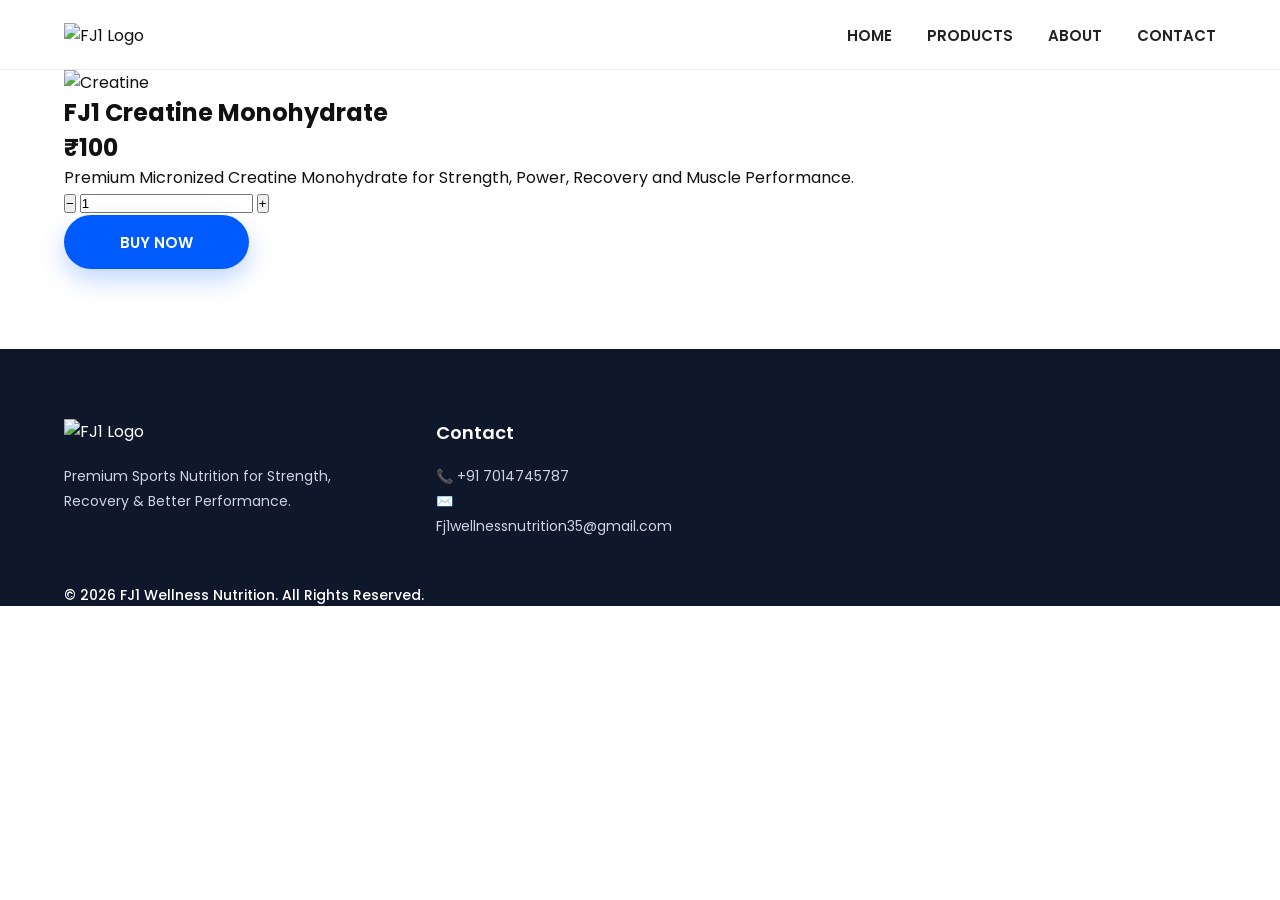
==== commit 74152170: "Update product.html" ====
--- a/product.html
+++ b/product.html
@@ -154,9 +154,9 @@
 
                 <h3>Contact</h3>
 
-                <p>📞 +91 8440048355</p>
-
-                <p>✉️ mrkamaldesigner@gmail.com</p>
+                <p>📞 +91 7014745787</p>
+
+                <p>✉️ Fj1wellnessnutrition35@gmail.com</p>
 
             </div>
 
@@ -226,7 +226,7 @@
 
 window.open(
 
-`https://wa.me/918440048355?text=${encodeURIComponent(msg)}`,
+`https://wa.me/917014745787?text=${encodeURIComponent(msg)}`,
 
 "_blank"
 
--- a/style.css
+++ b/style.css
@@ -261,6 +261,12 @@
     padding:40px 0 80px;
 }
 
+.product-link{
+    display:block;
+    text-decoration:none;
+    color:inherit;
+}
+
 .product-grid{
     display:grid;
     grid-template-columns:repeat(3,1fr);
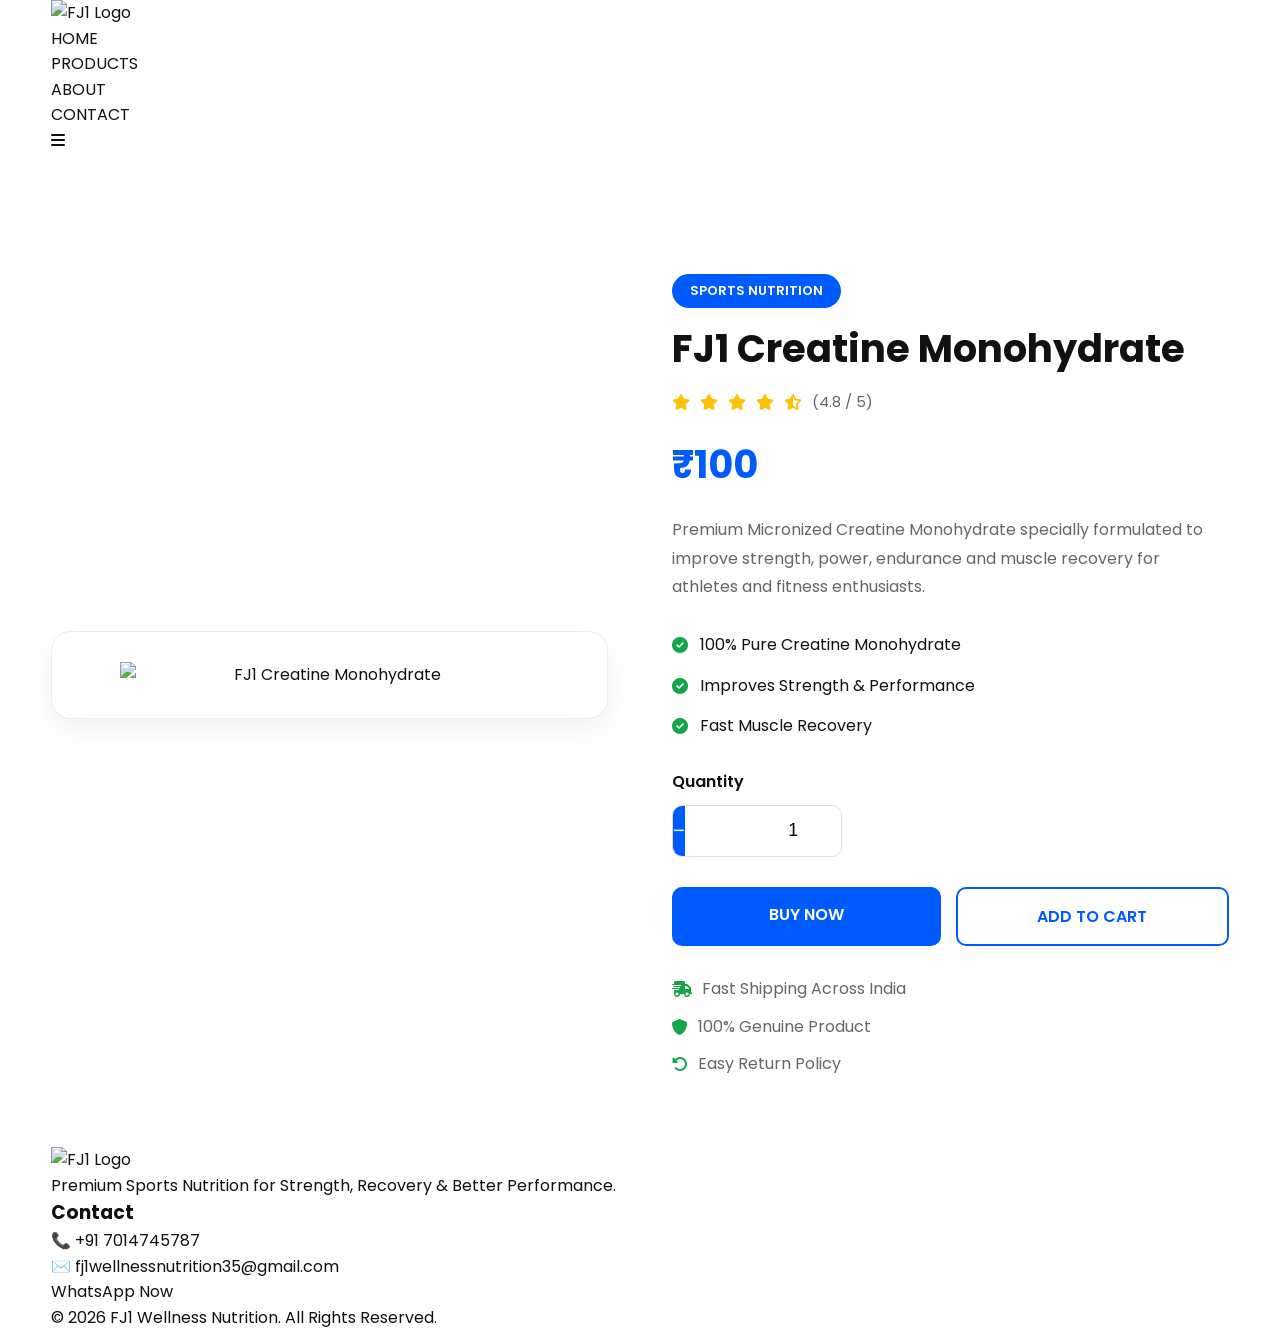
==== commit e06428ec: "Update product.html" ====
--- a/product.html
+++ b/product.html
@@ -8,22 +8,19 @@
 
 <title>FJ1 Wellness Nutrition | Product</title>
 
-<meta name="description"
-content="Premium Sports Nutrition">
-
-<link rel="icon"
-href="https://raw.githubusercontent.com/Abranddesigner/gym/refs/heads/main/file_00000000e07c820881d321c19fa21b72.png">
+<meta name="description" content="Premium Sports Nutrition">
+
+<link rel="icon" href="https://raw.githubusercontent.com/Abranddesigner/gym/refs/heads/main/file_00000000e07c820881d321c19fa21b72.png">
 
 <link rel="preconnect" href="https://fonts.googleapis.com">
 <link rel="preconnect" href="https://fonts.gstatic.com" crossorigin>
 
-<link href="https://fonts.googleapis.com/css2?family=Poppins:wght@400;500;600;700&display=swap"
-rel="stylesheet">
-
-<link rel="stylesheet"
-href="https://cdnjs.cloudflare.com/ajax/libs/font-awesome/6.7.2/css/all.min.css">
+<link href="https://fonts.googleapis.com/css2?family=Poppins:wght@400;500;600;700&display=swap" rel="stylesheet">
+
+<link rel="stylesheet" href="https://cdnjs.cloudflare.com/ajax/libs/font-awesome/6.7.2/css/all.min.css">
 
 <link rel="stylesheet" href="style.css">
+<link rel="stylesheet" href="product.css">
 
 </head>
 
@@ -33,103 +30,177 @@
 
 <header class="header">
 
-<div class="container nav">
-
-<a href="index.html" class="logo">
-
-<img src="https://raw.githubusercontent.com/Abranddesigner/gym/refs/heads/main/file_00000000e07c820881d321c19fa21b72.png"
-alt="FJ1 Logo">
-
-</a>
-
-<nav>
-
-<ul class="menu">
-
-<li><a href="index.html">HOME</a></li>
-
-<li><a href="index.html#products">PRODUCTS</a></li>
-
-<li><a href="index.html#about">ABOUT</a></li>
-
-<li><a href="index.html#contact">CONTACT</a></li>
-
-</ul>
-
-</nav>
-
-<div class="menu-btn">
-
-<i class="fa-solid fa-bars"></i>
-
-</div>
-
-</div>
+    <div class="container nav">
+
+        <a href="index.html" class="logo">
+
+            <img src="https://raw.githubusercontent.com/Abranddesigner/gym/refs/heads/main/file_00000000e07c820881d321c19fa21b72.png"
+                alt="FJ1 Logo">
+
+        </a>
+
+        <nav>
+
+            <ul class="menu">
+
+                <li><a href="index.html">HOME</a></li>
+                <li><a href="index.html#products">PRODUCTS</a></li>
+                <li><a href="index.html#about">ABOUT</a></li>
+                <li><a href="index.html#contact">CONTACT</a></li>
+
+            </ul>
+
+        </nav>
+
+        <div class="menu-btn">
+
+            <i class="fa-solid fa-bars"></i>
+
+        </div>
+
+    </div>
 
 </header>
 
 <!--================ PRODUCT ================-->
 
-<section class="single-product">
-
-<div class="container">
-
-<div class="product-page">
-
-<!-- Left -->
-
-<div class="product-image">
-
-<img
-src="https://raw.githubusercontent.com/Abranddesigner/gym/refs/heads/main/PowerClip%20Rectangle.jpg"
-alt="Creatine">
-
-</div>
-
-<!-- Right -->
-
-<div class="product-content">
-
-<h1>FJ1 Creatine Monohydrate</h1>
-
-<h2>₹100</h2>
-
-<p>
-
-Premium Micronized Creatine Monohydrate for
-Strength, Power, Recovery and Muscle Performance.
-
-</p>
-
-<div class="quantity-box">
-
-<button class="minus">−</button>
-
-<input
-type="number"
-id="quantity"
-value="1"
-min="1"
-readonly>
-
-<button class="plus">+</button>
-
-</div>
-
-<a href="#" class="btn buy-btn" id="buyNowBtn">
-
-BUY NOW
-
-</a>
-
-</div>
-
-</div>
-
-</div>
+<section class="product-page">
+
+    <div class="container">
+
+        <div class="product-wrapper">
+
+            <!-- Product Image -->
+
+            <div class="product-image">
+
+                <img src="https://raw.githubusercontent.com/Abranddesigner/gym/refs/heads/main/PowerClip%20Rectangle.jpg"
+                    alt="FJ1 Creatine Monohydrate">
+
+            </div>
+
+            <!-- Product Content -->
+
+            <div class="product-content">
+
+                <span class="product-category">
+
+                    SPORTS NUTRITION
+
+                </span>
+
+                <h1>
+
+                    FJ1 Creatine Monohydrate
+
+                </h1>
+
+                <div class="rating">
+
+                    <i class="fa-solid fa-star"></i>
+                    <i class="fa-solid fa-star"></i>
+                    <i class="fa-solid fa-star"></i>
+                    <i class="fa-solid fa-star"></i>
+                    <i class="fa-solid fa-star-half-stroke"></i>
+
+                    <span>(4.8 / 5)</span>
+
+                </div>
+
+                <h2 class="price">
+
+                    ₹100
+
+                </h2>
+
+                <p class="product-description">
+
+                    Premium Micronized Creatine Monohydrate specially formulated to improve strength, power, endurance and muscle recovery for athletes and fitness enthusiasts.
+
+                </p>
+
+                <div class="product-features">
+
+                    <div class="feature-item">
+                        <i class="fa-solid fa-circle-check"></i>
+                        <span>100% Pure Creatine Monohydrate</span>
+                    </div>
+
+                    <div class="feature-item">
+                        <i class="fa-solid fa-circle-check"></i>
+                        <span>Improves Strength & Performance</span>
+                    </div>
+
+                    <div class="feature-item">
+                        <i class="fa-solid fa-circle-check"></i>
+                        <span>Fast Muscle Recovery</span>
+                    </div>
+
+                </div>
+
+                <!-- Quantity -->
+
+                <div class="quantity-box">
+
+                    <label>Quantity</label>
+
+                    <div class="quantity-selector">
+
+                        <button class="qty-btn minus">−</button>
+
+                        <input
+                            type="number"
+                            id="quantity"
+                            value="1"
+                            min="1"
+                            readonly>
+
+                        <button class="qty-btn plus">+</button>
+
+                    </div>
+
+                </div>
+
+                <!-- Buttons -->
+
+                <div class="product-buttons">
+
+                    <a href="#" class="buy-btn">
+
+                        BUY NOW
+
+                    </a>
+
+                    <a href="#" class="cart-btn">
+
+                        ADD TO CART
+
+                    </a>
+
+                </div>
+
+                <!-- Extra Info -->
+
+                <div class="product-extra">
+
+                    <p>
+                        <i class="fa-solid fa-truck-fast"></i>
+                        Fast Shipping Across India
+                    </p>
+
+                    <p>
+                        <i class="fa-solid fa-shield"></i>
+                        100% Genuine Product
+                    </p>
+
+                    <p>
+                        <i class="fa-solid fa-rotate-left"></i>
+                        Easy Return Policy
+                    </p>
+
+                </div>
 
 </section>
-
     <!--================ FOOTER ================-->
 
 <footer class="footer">
@@ -141,7 +212,8 @@
             <div class="footer-box">
 
                 <img src="https://raw.githubusercontent.com/Abranddesigner/gym/refs/heads/main/file_00000000e07c820881d321c19fa21b72.png"
-                    alt="FJ1 Logo" class="footer-logo">
+                    alt="FJ1 Logo"
+                    class="footer-logo">
 
                 <p>
                     Premium Sports Nutrition for Strength,
@@ -156,7 +228,15 @@
 
                 <p>📞 +91 7014745787</p>
 
-                <p>✉️ Fj1wellnessnutrition35@gmail.com</p>
+                <p>✉️ fj1wellnessnutrition35@gmail.com</p>
+
+                <a href="https://wa.me/917014745787"
+                   target="_blank"
+                   class="btn">
+
+                    WhatsApp Now
+
+                </a>
 
             </div>
 
@@ -175,82 +255,77 @@
 <!--================ SCRIPT ================-->
 
 <script>
+
+/*================ QUANTITY ================*/
 
 const minus=document.querySelector(".minus");
 const plus=document.querySelector(".plus");
 const quantity=document.getElementById("quantity");
 
-if(minus && plus){
-
-minus.onclick=()=>{
-
-let q=parseInt(quantity.value);
-
-if(q>1){
-
-quantity.value=q-1;
+if(minus && plus && quantity){
+
+    minus.onclick=()=>{
+
+        if(quantity.value>1){
+
+            quantity.value--;
+
+        }
+
+    };
+
+    plus.onclick=()=>{
+
+        quantity.value++;
+
+    };
 
 }
 
+/*================ BUY NOW ================*/
+
+const buyBtn=document.querySelector(".buy-btn");
+
+if(buyBtn){
+
+buyBtn.onclick=(e)=>{
+
+e.preventDefault();
+
+const product=document.querySelector(".product-content h1").innerText;
+const qty=quantity.value;
+
+const msg=`Hello FJ1 Wellness Nutrition,
+
+I want to order.
+
+Product : ${product}
+
+Quantity : ${qty}
+
+Please share payment details.`;
+
+window.open(
+`https://wa.me/917014745787?text=${encodeURIComponent(msg)}`,
+"_blank"
+);
+
 };
 
-plus.onclick=()=>{
-
-quantity.value=parseInt(quantity.value)+1;
-
-};
-
 }
 
-/* BUY NOW */
-
-const buyBtn=document.getElementById("buyNowBtn");
-
-buyBtn.addEventListener("click",function(e){
-
-e.preventDefault();
-
-const product=document.querySelector(".product-content h1").innerText;
-
-const qty=document.getElementById("quantity").value;
-
-const msg=`Hello FJ1 Wellness Nutrition,
-
-I want to order.
-
-Product : ${product}
-
-Quantity : ${qty}
-
-Please share payment details.`;
-
-window.open(
-
-`https://wa.me/917014745787?text=${encodeURIComponent(msg)}`,
-
-"_blank"
-
-);
-
-});
-
-/* Mobile Menu */
+/*================ MOBILE MENU ================*/
 
 const menuBtn=document.querySelector(".menu-btn");
 const menu=document.querySelector(".menu");
 
-if(menuBtn){
-
-menuBtn.onclick=()=>{
-
-menu.classList.toggle("show");
-
-};
+if(menuBtn && menu){
+
+menuBtn.onclick=()=>menu.classList.toggle("show");
 
 }
 
 </script>
 
 </body>
-
 </html>
--- a/style.css
+++ b/style.css
@@ -1,12 +1,8 @@
-/*=========================================
-        GOOGLE FONT
-=========================================*/
-
-@import url('https://fonts.googleapis.com/css2?family=Poppins:wght@400;600&display=swap');
-
-/*=========================================
-        RESET
-=========================================*/
+/*========== GOOGLE FONT ==========*/
+
+@import url("https://fonts.googleapis.com/css2?family=Poppins:wght@300;400;500;600;700&display=swap");
+
+/*========== RESET ==========*/
 
 *{
     margin:0;
@@ -19,15 +15,15 @@
 }
 
 body{
-    font-family:'Poppins',sans-serif;
-    font-weight:400;
-    background:#ffffff;
+    font:400 16px/1.6 "Poppins",sans-serif;
     color:#111;
+    background:#fff;
     overflow-x:hidden;
 }
 
 img{
-    width:100%;
+    max-width:100%;
+    height:auto;
     display:block;
 }
 
@@ -41,30 +37,38 @@
 }
 
 .container{
-    width:90%;
-    max-width:1320px;
+    width:min(92%,1400px);
     margin:auto;
 }
 
-/*=========================================
-        HEADER
+@media(max-width:768px){
+
+.container{
+
+    width:94%;
+
+}
+
+/*=========================================
+                HEADER
 =========================================*/
 
 .header{
     position:fixed;
-    top:0;
-    left:0;
-    width:100%;
+    inset:0 0 auto;
     height:70px;
-    background:#ffffff;
+    background:#fff;
     border-bottom:1px solid #ececec;
     z-index:9999;
-    transition:all .35s ease;
+    transition:.3s;
 }
 
 .header.scrolled{
-    background:#fff;
     box-shadow:0 8px 20px rgba(0,0,0,.08);
+}
+
+body{
+    padding-top:70px;
 }
 
 .nav{
@@ -74,15 +78,9 @@
     justify-content:space-between;
 }
 
-.logo{
-    display:flex;
-    align-items:center;
-}
-
 .logo img{
     width:145px;
-    display:block;
-    transition:.35s;
+    transition:.3s;
 }
 
 .logo:hover img{
@@ -96,24 +94,18 @@
 .menu{
     display:flex;
     align-items:center;
-    gap:35px;
-}
-
-.menu li{
-    list-style:none;
-}
-
-.menu li a{
+    gap:clamp(20px,2vw,35px);
+}
+
+.menu a{
     position:relative;
-    display:inline-block;
     padding:6px 0;
-    font-size:15px;
-    font-weight:600;
+    font:600 15px "Poppins",sans-serif;
     color:#222;
     transition:.3s;
 }
 
-.menu li a::after{
+.menu a::after{
     content:"";
     position:absolute;
     left:0;
@@ -121,80 +113,66 @@
     width:0;
     height:2px;
     background:#005BFF;
-    transition:.3s ease;
-}
-
-.menu li a:hover,
-.menu li a.active{
+    transition:.3s;
+}
+
+.menu a:hover,
+.menu a.active{
     color:#005BFF;
 }
 
-.menu li a:hover::after,
-.menu li a.active::after{
+.menu a:hover::after,
+.menu a.active::after{
     width:100%;
 }
 
 .menu-btn{
     display:none;
-    font-size:28px;
+    font-size:26px;
     cursor:pointer;
 }
 
-/* Header Fixed */
+/*========== MOBILE ==========*/
+
+@media(max-width:768px){
 
 body{
-    padding-top:70px;
-}
-
-/*=========================
-      Mobile Header
-=========================*/
-
-@media(max-width:768px){
-
-    .header{
-        height:60px;
-    }
-
-    body{
-        padding-top:60px;
-    }
-
-    .nav{
-        height:60px;
-    }
-
-    .logo img{
-        width:120px;
-    }
-
-    .menu{
-        position:absolute;
-        top:60px;
-        left:0;
-        width:100%;
-        background:#fff;
-        display:none;
-        flex-direction:column;
-        gap:18px;
-        padding:20px 0;
-        border-top:1px solid #eee;
-        box-shadow:0 10px 25px rgba(0,0,0,.08);
-    }
-
-    .menu.show{
-        display:flex;
-    }
-
-    .menu-btn{
-        display:block;
-        font-size:26px;
-    }
-
-}
-
-/*=========================================
-        HERO
+    padding-top:60px;
+}
+
+.header,
+.nav{
+    height:60px;
+}
+
+.logo img{
+    width:120px;
+}
+
+.menu{
+    position:absolute;
+    top:60px;
+    left:0;
+    width:100%;
+    background:#fff;
+    display:none;
+    flex-direction:column;
+    gap:18px;
+    padding:20px 0;
+    border-top:1px solid #ececec;
+    box-shadow:0 8px 20px rgba(0,0,0,.08);
+}
+
+.menu.show{
+    display:flex;
+}
+
+.menu-btn{
+    display:block;
+}
+
+/*=========================================
+                HERO
 =========================================*/
 
 .hero{
@@ -203,23 +181,22 @@
 
 .slider{
     position:relative;
-    height:640px;
+    height:clamp(220px,42vw,640px);
     overflow:hidden;
-    border-radius:24px;
-    box-shadow:0 20px 60px rgba(0,0,0,.10);
+    border-radius:clamp(16px,2vw,24px);
+    box-shadow:0 15px 40px rgba(0,0,0,.08);
 }
 
 .slide{
     position:absolute;
-    width:100%;
-    height:100%;
+    inset:0;
     opacity:0;
-    transition:1s;
+    transition:.6s;
 }
 
 .slide.active{
     opacity:1;
-    z-index:2;
+    z-index:1;
 }
 
 .slide img{
@@ -229,32 +206,71 @@
 }
 
 /*=========================================
-        SECTION TITLE
+            SECTION TITLE
 =========================================*/
 
 .section-title{
     display:flex;
+    align-items:center;
     justify-content:center;
-    align-items:center;
-    gap:20px;
-    margin:20px 0 25px;
+    gap:18px;
+    margin:clamp(20px,3vw,35px) 0;
 }
 
 .section-title h2{
-    font-size:30px;
+    font-size:clamp(22px,2.2vw,32px);
     font-weight:600;
-    letter-spacing:1px;
     text-transform:uppercase;
+    text-align:center;
 }
 
 .line{
-    width:170px;
+    flex:1;
+    max-width:170px;
     height:2px;
     background:#005BFF;
 }
 
 /*=========================================
-            PRODUCTS
+            MOBILE
+=========================================*/
+
+@media(max-width:768px){
+
+.hero{
+    margin-top:10px;
+}
+
+.slider{
+    height:auto;
+    border-radius:14px;
+    box-shadow:none;
+}
+
+.slide{
+    position:relative;
+    display:none;
+}
+
+.slide.active{
+    display:block;
+}
+
+.slide img{
+    height:auto;
+    object-fit:contain;
+}
+
+.section-title{
+    gap:10px;
+}
+
+.line{
+    max-width:70px;
+}
+
+/*=========================================
+                PRODUCTS
 =========================================*/
 
 .products{
@@ -263,40 +279,36 @@
 
 .product-link{
     display:block;
-    text-decoration:none;
     color:inherit;
 }
 
 .product-grid{
     display:grid;
-    grid-template-columns:repeat(3,1fr);
+    grid-template-columns:repeat(auto-fit,minmax(280px,1fr));
     gap:30px;
 }
 
 .product-card{
+    display:flex;
+    flex-direction:column;
     background:#fff;
     border:1px solid #ececec;
     border-radius:18px;
     overflow:hidden;
     box-shadow:0 8px 25px rgba(0,0,0,.06);
-    transition:all .35s ease;
-    cursor:default;
-    display:flex;
-    flex-direction:column;
-    height:auto;
+    transition:.35s;
+    cursor:pointer;
 }
 
 .product-card:hover{
-    transform:translateY(-10px);
+    transform:translateY(-8px);
     border-color:#005BFF;
-    box-shadow:0 18px 40px rgba(0,91,255,.15);
+    box-shadow:0 18px 35px rgba(0,91,255,.15);
 }
 
 .product-card img{
-    width:100%;
     aspect-ratio:1/1;
     object-fit:contain;
-    background:#fff;
     padding:20px;
     transition:.35s;
 }
@@ -304,34 +316,25 @@
 .product-card:hover img{
     transform:scale(1.04);
 }
-
-/*=============================
-        Product Info
-=============================*/
 
 .product-info{
     padding:18px;
     text-align:center;
     border-top:1px solid #f2f2f2;
-    background:#fff;
 }
 
 .product-info h3{
     font-size:18px;
-    font-weight:600;
-    color:#111;
     margin-bottom:8px;
 }
 
 .product-info .price{
     font-size:18px;
-    font-weight:700;
+    font-weight:600;
     color:#005BFF;
 }
 
-/*=============================
-        Hidden Product
-=============================*/
+/* Hidden */
 
 .more-product{
     display:none;
@@ -341,147 +344,83 @@
     display:flex;
 }
 
-/*=============================
-        SEE MORE
-=============================*/
+/* Desktop = 3 */
+
+@media(min-width:769px){
+
+.product-grid .product-card:nth-child(n+4){
+    display:none;
+}
+
+.product-grid.show-all .product-card{
+    display:flex;
+}
+
+}
+
+/* Mobile */
+
+@media(max-width:768px){
+
+.product-grid{
+    grid-template-columns:repeat(2,1fr);
+    gap:15px;
+}
+
+.product-grid .product-card:nth-child(n+5){
+    display:none;
+}
+
+.product-grid.show-all .product-card{
+    display:flex;
+}
+
+.product-info{
+    padding:14px;
+}
+
+.product-info h3{
+    font-size:15px;
+}
+
+.product-info .price{
+    font-size:16px;
+}
 
 .all-products{
-    text-align:center;
-    margin-top:40px;
+    margin-top:30px;
 }
 
 .all-products button{
-    width:220px;
-    height:55px;
-    border:none;
-    border-radius:50px;
-    background:#005BFF;
-    color:#fff;
-    font-size:15px;
-    font-weight:600;
-    cursor:pointer;
-    transition:.35s;
-}
-
-.all-products button:hover{
-    background:#111;
-    transform:translateY(-4px);
-}
-
-/*=========================================
-            TABLET
-=========================================*/
-
-@media(max-width:992px){
-
-.product-grid{
-
-grid-template-columns:repeat(2,1fr);
-
-}
-
-}
-
-/*=========================================
-        DESKTOP ONLY
-=========================================*/
-
-@media(min-width:769px){
-
-.product-grid .product-card:nth-child(n+4){
-
-    display:none;
-
-}
-
-.product-grid.show-all .product-card{
-
-    display:flex;
-
-}
-
-}
-/*=========================================
-            MOBILE
-=========================================*/
-
-@media(max-width:768px){
-
-.product-grid{
-
-    grid-template-columns:repeat(2,1fr);
-
-    gap:15px;
-
-}
-
-.product-grid .product-card:nth-child(n+5){
-
-    display:none;
-
-}
-
-.product-grid.show-all .product-card{
-
-    display:flex;
-
-}
-
-.product-info{
-
-    padding:14px;
-
-}
-
-.product-info h3{
-
-    font-size:15px;
-
-}
-
-.product-info .price{
-
-    font-size:16px;
-
-}
-
-.all-products button{
-
     width:180px;
     height:48px;
-
-}
-
-}
-
-/*=========================================
-                ABOUT
+}
+
+/*=========================================
+        ABOUT
 =========================================*/
 
 .about{
-    padding:45px 0 30px;
+    padding:45px 0;
 }
 
 .about-grid{
     display:grid;
-    grid-template-columns:1fr 1fr;
+    grid-template-columns:repeat(2,1fr);
     align-items:center;
-    gap:70px;
+    gap:clamp(35px,5vw,70px);
 }
 
 .about-left h2{
-    font-size:46px;
-    font-weight:600;
+    font-size:clamp(30px,3vw,46px);
     line-height:1.2;
-    margin-bottom:22px;
-    color:#111;
+    margin-bottom:20px;
 }
 
 .about-left p{
-    font-size:16px;
     color:#666;
-    line-height:1.9;
-    margin-bottom:35px;
+    line-height:1.8;
+    margin-bottom:30px;
 }
 
 .btn{
@@ -493,34 +432,32 @@
     border-radius:50px;
     background:#005BFF;
     color:#fff;
-    font-size:15px;
     font-weight:600;
-    transition:.35s;
-    box-shadow:0 10px 25px rgba(0,91,255,.25);
+    transition:.3s;
+    box-shadow:0 10px 25px rgba(0,91,255,.2);
 }
 
 .btn:hover{
     background:#111;
     transform:translateY(-4px);
-    box-shadow:0 18px 35px rgba(0,0,0,.18);
 }
 
 .about-right img{
-    border-radius:22px;
-    box-shadow:0 25px 50px rgba(0,0,0,.12);
-}
-
-/*=========================================
-            WHY CHOOSE FJ1
+    border-radius:20px;
+    box-shadow:0 20px 40px rgba(0,0,0,.12);
+}
+
+/*=========================================
+        WHY CHOOSE FJ1
 =========================================*/
 
 .benefits{
-    padding:35px 0 45px;
+    padding:40px 0;
 }
 
 .benefit-grid{
     display:grid;
-    grid-template-columns:repeat(4,1fr);
+    grid-template-columns:repeat(auto-fit,minmax(250px,1fr));
     gap:22px;
 }
 
@@ -530,36 +467,33 @@
     border-radius:18px;
     padding:28px 20px;
     text-align:center;
-    transition:.35s;
     box-shadow:0 8px 20px rgba(0,0,0,.05);
+    transition:.3s;
 }
 
 .benefit-card:hover{
-    transform:translateY(-10px);
+    transform:translateY(-8px);
     border-color:#005BFF;
-    box-shadow:0 20px 40px rgba(0,91,255,.18);
+    box-shadow:0 18px 35px rgba(0,91,255,.15);
 }
 
 .benefit-icon{
     width:70px;
     height:70px;
-    margin:auto;
-    margin-bottom:18px;
+    margin:0 auto 18px;
     border-radius:50%;
-    background:#eef5ff;
-    display:flex;
-    align-items:center;
-    justify-content:center;
+    background:#005BFF;
+    display:grid;
+    place-items:center;
 }
 
 .benefit-icon i{
-    font-size:30px;
-    color:#005BFF;
+    color:#fff;
+    font-size:28px;
 }
 
 .benefit-card h3{
     font-size:17px;
-    font-weight:600;
     margin-bottom:10px;
 }
 
@@ -570,7 +504,49 @@
 }
 
 /*=========================================
-            PURE SECTION
+        MOBILE
+=========================================*/
+
+@media(max-width:768px){
+
+.about-grid{
+    grid-template-columns:1fr;
+    gap:35px;
+}
+
+.about-right{
+    order:-1;
+}
+
+.benefit-grid{
+    grid-template-columns:repeat(2,1fr);
+    gap:15px;
+}
+
+.benefit-card{
+    padding:18px 12px;
+}
+
+.benefit-icon{
+    width:58px;
+    height:58px;
+    margin-bottom:12px;
+}
+
+.benefit-icon i{
+    font-size:22px;
+}
+
+.benefit-card h3{
+    font-size:15px;
+}
+
+.benefit-card p{
+    font-size:12px;
+}
+
+/*=========================================
+        PURE SECTION
 =========================================*/
 
 .pure-section{
@@ -579,20 +555,18 @@
 
 .pure-grid{
     display:grid;
-    grid-template-columns:1fr 1fr;
-    gap:70px;
+    grid-template-columns:repeat(2,1fr);
+    gap:clamp(35px,5vw,70px);
     align-items:center;
 }
 
 .pure-left h2{
-    font-size:34px;
-    font-weight:600;
-    margin-bottom:30px;
+    font-size:clamp(28px,2.5vw,34px);
+    margin-bottom:25px;
 }
 
 .pure-left ul{
-    display:flex;
-    flex-direction:column;
+    display:grid;
     gap:18px;
 }
 
@@ -600,7 +574,6 @@
     display:flex;
     align-items:center;
     gap:14px;
-    font-size:15px;
     color:#444;
 }
 
@@ -609,31 +582,29 @@
     font-size:18px;
 }
 
-/*=========================================
-            PURE BOXES
-=========================================*/
+/*========== PURE BOX ==========*/
 
 .pure-right{
     display:grid;
-    grid-template-columns:repeat(2,1fr);
+    grid-template-columns:repeat(auto-fit,minmax(220px,1fr));
     gap:18px;
 }
 
 .pure-box{
+    display:flex;
+    align-items:center;
+    gap:14px;
+    padding:20px 16px;
     background:#005BFF;
     color:#fff;
     border-radius:16px;
-    padding:20px 16px;
-    display:flex;
-    align-items:center;
-    gap:14px;
-    transition:.35s;
-    box-shadow:0 12px 25px rgba(0,91,255,.20);
+    box-shadow:0 10px 20px rgba(0,91,255,.2);
+    transition:.3s;
 }
 
 .pure-box:hover{
-    background:#003fc0;
     transform:translateY(-8px);
+    background:#0047cc;
 }
 
 .pure-box i{
@@ -641,20 +612,18 @@
     height:46px;
     border-radius:50%;
     background:rgba(255,255,255,.18);
-    display:flex;
-    align-items:center;
-    justify-content:center;
+    display:grid;
+    place-items:center;
     font-size:18px;
 }
 
 .pure-box span{
     font-size:13px;
     font-weight:600;
-    line-height:1.5;
-}
-
-/*=========================================
-                STATS
+}
+
+/*=========================================
+            STATS
 =========================================*/
 
 .stats{
@@ -664,47 +633,44 @@
 
 .stats-grid{
     display:grid;
-    grid-template-columns:repeat(4,1fr);
+    grid-template-columns:repeat(auto-fit,minmax(220px,1fr));
     gap:22px;
-    margin-bottom:50px;
+    margin-bottom:40px;
 }
 
 .stat-card{
     background:#fff;
     border:1px solid #ececec;
     border-radius:18px;
-    padding:30px 20px;
+    padding:28px 20px;
     text-align:center;
-    transition:.35s;
     box-shadow:0 8px 20px rgba(0,0,0,.05);
+    transition:.3s;
 }
 
 .stat-card:hover{
     transform:translateY(-8px);
-    box-shadow:0 20px 40px rgba(0,0,0,.10);
 }
 
 .stat-card h2{
-    font-size:34px;
+    font-size:clamp(28px,2.5vw,34px);
     color:#005BFF;
-    font-weight:600;
-    margin-bottom:10px;
+    margin-bottom:8px;
 }
 
 .stat-card p{
-    font-size:14px;
     color:#666;
+    line-height:1.6;
 }
 
 .trusted-text{
-    width:80%;
+    max-width:800px;
     margin:auto;
     text-align:center;
 }
 
 .trusted-text h3{
-    font-size:28px;
-    font-weight:600;
+    font-size:clamp(22px,2vw,28px);
     margin-bottom:15px;
 }
 
@@ -713,33 +679,69 @@
     line-height:1.8;
 }
 
+/*========== MOBILE ==========*/
+
+@media(max-width:768px){
+
+.pure-grid{
+    grid-template-columns:1fr;
+    gap:35px;
+}
+
+.pure-right,
+.stats-grid{
+    grid-template-columns:repeat(2,1fr);
+    gap:15px;
+}
+
+.pure-box{
+    padding:16px 12px;
+}
+
+.pure-box i{
+    width:42px;
+    height:42px;
+    font-size:16px;
+}
+
+.pure-box span{
+    font-size:12px;
+}
+
+.stat-card{
+    padding:20px 12px;
+}
+
+.trusted-text{
+    max-width:100%;
+}
+
 /*=========================================
                 FOOTER
 =========================================*/
 
 .footer{
-    margin-top:80px;
+    margin-top:70px;
+    padding:60px 0 0;
     background:#0f172a;
     color:#fff;
-    padding:70px 0 0;
 }
 
 .footer-grid{
     display:grid;
-    grid-template-columns:2fr 1fr 1.3fr 1.5fr;
-    gap:40px;
-    padding-bottom:45px;
+    grid-template-columns:2fr repeat(3,1fr);
+    gap:clamp(25px,3vw,40px);
+    padding-bottom:40px;
 }
 
 .footer-logo{
     width:170px;
-    margin-bottom:20px;
+    margin-bottom:18px;
 }
 
 .footer-box h3{
+    margin-bottom:16px;
     font-size:18px;
-    margin-bottom:18px;
-    font-weight:600;
 }
 
 .footer-box p,
@@ -751,171 +753,166 @@
 }
 
 .footer-box a:hover{
-    color:#ffffff;
+    color:#fff;
 }
 
 .footer-box ul{
-    display:flex;
-    flex-direction:column;
-    gap:12px;
+    display:grid;
+    gap:10px;
 }
 
 .footer-box ul li a:hover{
-    padding-left:6px;
-}
-
-.footer-box strong{
-    color:#fff;
-}
-
-/*=========================================
-            CONTACT BOX
-=========================================*/
+    padding-left:5px;
+}
 
 .footer-box .btn{
     width:100%;
+    height:50px;
     margin-top:18px;
-    height:50px;
-    border-radius:50px;
     background:#25D366;
-    color:#fff;
     box-shadow:none;
 }
 
 .footer-box .btn:hover{
     background:#1ebc59;
-    transform:translateY(-3px);
-}
-
-/*=========================================
-        FOOTER FEATURES
-=========================================*/
+}
+
+/*========== FEATURES ==========*/
 
 .footer-feature{
     display:grid;
-    grid-template-columns:repeat(4,1fr);
+    grid-template-columns:repeat(auto-fit,minmax(220px,1fr));
     gap:20px;
-    padding:35px 0;
-    border-top:1px solid rgba(255,255,255,.08);
-    border-bottom:1px solid rgba(255,255,255,.08);
+    padding:30px 0;
+    border-block:1px solid rgba(255,255,255,.08);
 }
 
 .footer-feature div{
     text-align:center;
-    padding:18px;
+    padding:15px;
 }
 
 .footer-feature i{
-    font-size:30px;
+    font-size:28px;
     color:#0ea5ff;
-    margin-bottom:12px;
+    margin-bottom:10px;
 }
 
 .footer-feature h4{
-    font-size:16px;
-    font-weight:600;
     margin-bottom:8px;
 }
 
 .footer-feature p{
+    font-size:13px;
     color:#cbd5e1;
+    line-height:1.6;
+}
+
+/*========== BOTTOM ==========*/
+
+.footer-bottom{
+    padding:30px 0;
+    text-align:center;
+}
+
+.disclaimer{
     font-size:13px;
-    line-height:1.6;
-}
-
-.footer-feature a{
-    color:inherit;
-    display:block;
-}
-
-/*=========================================
-            FOOTER BOTTOM
-=========================================*/
-
-.footer-bottom{
-    padding:35px 0;
-    text-align:center;
-}
-
-.disclaimer{
     color:#94a3b8;
-    font-size:13px;
     line-height:1.8;
-    margin-bottom:25px;
+    margin-bottom:20px;
 }
 
 .copyright{
-    color:#fff;
-    font-size:14px;
-    margin-bottom:25px;
+    margin-bottom:20px;
     font-weight:500;
 }
 
-/*=========================================
-            SOCIAL ICONS
-=========================================*/
+/*========== SOCIAL ==========*/
 
 .social-icons{
     display:flex;
     justify-content:center;
-    align-items:center;
     gap:15px;
 }
 
 .social-icons a{
-    width:45px;
-    height:45px;
-    display:flex;
-    align-items:center;
-    justify-content:center;
+    width:44px;
+    aspect-ratio:1;
+    display:grid;
+    place-items:center;
     border-radius:50%;
     background:#1e293b;
-    color:#fff;
-    transition:.35s;
+    transition:.3s;
 }
 
 .social-icons a:hover{
     background:#005BFF;
-    transform:translateY(-6px) scale(1.08);
-}
-
-/*=========================================
-            SCROLL BUTTON
+    transform:translateY(-5px);
+}
+
+/*========== MOBILE ==========*/
+
+@media(max-width:768px){
+
+.footer{
+    margin-top:50px;
+    padding-top:45px;
+}
+
+.footer-grid{
+    grid-template-columns:1fr;
+    text-align:center;
+}
+
+.footer-logo{
+    margin:0 auto 18px;
+}
+
+.footer-feature{
+    grid-template-columns:repeat(2,1fr);
+    gap:15px;
+}
+
+.footer-box .btn{
+    max-width:260px;
+    margin:18px auto 0;
+}
+
+/*=========================================
+        SCROLL BUTTON
 =========================================*/
 
 #topBtn{
     position:fixed;
-    right:25px;
-    bottom:25px;
-    width:50px;
-    height:50px;
+    right:20px;
+    bottom:20px;
+    width:48px;
+    aspect-ratio:1;
+    display:none;
+    place-items:center;
     border:none;
     border-radius:50%;
     background:#005BFF;
     color:#fff;
-    font-size:18px;
     cursor:pointer;
-    display:none;
-    align-items:center;
-    justify-content:center;
     z-index:999;
-    transition:.35s;
-    box-shadow:0 10px 25px rgba(0,91,255,.30);
+    transition:.3s;
+    box-shadow:0 8px 20px rgba(0,91,255,.25);
 }
 
 #topBtn:hover{
     background:#111;
-    transform:translateY(-5px);
-}
-
-/*=========================================
-            ANIMATION
+    transform:translateY(-4px);
+}
+
+/*=========================================
+        ANIMATION
 =========================================*/
 
 .hidden{
     opacity:0;
-    transform:translateY(40px);
-    transition:.8s ease;
+    transform:translateY(35px);
+    transition:.6s;
 }
 
 .show{
@@ -924,864 +921,15 @@
 }
 
 /*=========================================
-        TABLET RESPONSIVE
-=========================================*/
-
-@media(max-width:1100px){
-
-    .product-grid,
-    .benefit-grid,
-    .stats-grid,
-    .footer-feature{
-        grid-template-columns:repeat(2,1fr);
+        MOBILE
+=========================================*/
+
+@media(max-width:768px){
+
+    #topBtn{
+        width:44px;
+        right:15px;
+        bottom:15px;
     }
 
-    .footer-grid{
-        grid-template-columns:1fr 1fr;
-    }
-
-    .about-grid,
-    .pure-grid{
-        grid-template-columns:1fr;
-        gap:50px;
-    }
-
-    .about-right{
-        order:-1;
-    }
-
-}
-
-/*=========================================
-        MOBILE RESPONSIVE
-=========================================*/
-
-@media(max-width:768px){
-
-    .nav{
-        height:75px;
-    }
-
-    .menu{
-        display:none;
-        position:absolute;
-        top:75px;
-        left:0;
-        width:100%;
-        background:#fff;
-        flex-direction:column;
-        gap:20px;
-        padding:25px 0;
-        border-top:1px solid #eee;
-        text-align:center;
-    }
-
-    .menu.show{
-        display:flex;
-    }
-
-    .menu-btn{
-        display:block;
-    }
-
-    .slider{
-        height:260px;
-        border-radius:16px;
-    }
-
-    .section-title{
-        flex-direction:column;
-        gap:10px;
-    }
-
-    .section-title h2{
-        font-size:22px;
-        text-align:center;
-    }
-
-    .line{
-        width:90px;
-    }
-
-    .benefit-grid,
-.stats-grid,
-.footer-feature,
-.footer-grid{
-    grid-template-columns:1fr;
-}
-
-.product-grid{
-    grid-template-columns:repeat(2,1fr);
-    gap:15px;
-}
-
-    .pure-right{
-        grid-template-columns:1fr;
-    }
-
-    .footer-grid{
-        text-align:center;
-    }
-
-    .footer-logo{
-        margin:0 auto 20px;
-    }
-
-    .about-left h2{
-        font-size:34px;
-    }
-
-    .pure-left h2{
-        font-size:28px;
-    }
-
-    .trusted-text{
-        width:100%;
-    }
-
-    /* Mobile = 4 Products */
-
-.product-grid .product-card:nth-child(n+5){
-    display:none;
-}
-
-.product-grid.show-all .product-card{
-    display:block;
-}
-
-/*=========================================
-        SMALL MOBILE
-=========================================*/
-
-@media(max-width:480px){
-
-    .container{
-        width:94%;
-    }
-
-    .logo img{
-        width:130px;
-    }
-
-    .footer{
-        padding-top:50px;
-    }
-
-    .footer-feature{
-        gap:15px;
-    }
-
-    .btn,
-    .all-products button{
-        width:100%;
-        max-width:260px;
-    }
-
-}
-
-/*=========================================
-        PRODUCT PAGE
-=========================================*/
-
-.product-page{
-    padding:140px 0 80px;
-    background:#111;
-    color:#fff;
-}
-
-.product-wrapper{
-    display:grid;
-    grid-template-columns:1fr 1fr;
-    gap:60px;
-    align-items:center;
-}
-
-.product-image{
-    background:#1b1b1b;
-    border-radius:20px;
-    padding:30px;
-    text-align:center;
-    border:1px solid rgba(255,255,255,.08);
-    transition:.4s;
-}
-
-.product-image:hover{
-    transform:translateY(-8px);
-    box-shadow:0 20px 50px rgba(0,0,0,.35);
-}
-
-.product-image img{
-    width:100%;
-    max-width:450px;
-    transition:.4s;
-}
-
-.product-image:hover img{
-    transform:scale(1.05);
-}
-
-.product-content h1{
-    font-size:42px;
-    line-height:1.2;
-    margin:15px 0;
-    color:#fff;
-}
-
-.product-category{
-    display:inline-block;
-    background:#ff6b00;
-    color:#fff;
-    padding:8px 18px;
-    border-radius:30px;
-    font-size:14px;
-    font-weight:600;
-    letter-spacing:.5px;
-}
-
-.rating{
-    display:flex;
-    align-items:center;
-    gap:12px;
-    color:#FFD700;
-    font-size:22px;
-    margin:20px 0;
-}
-
-.rating span{
-    color:#bbb;
-    font-size:15px;
-}
-
-.price{
-    font-size:42px;
-    color:#ff6b00;
-    font-weight:700;
-    margin-bottom:20px;
-}
-
-.price del{
-    color:#777;
-    font-size:24px;
-    margin-left:15px;
-}
-
-.product-description{
-    color:#d5d5d5;
-    line-height:1.9;
-    font-size:16px;
-    margin-bottom:30px;
-}
-
-/*================ FEATURES ================*/
-
-.product-features{
-    display:grid;
-    gap:15px;
-    margin-bottom:35px;
-}
-
-.feature-item{
-    display:flex;
-    align-items:center;
-    gap:12px;
-    color:#eee;
-}
-
-.feature-item i{
-    color:#32cd32;
-    font-size:20px;
-}
-
-/*================ QUANTITY ================*/
-
-.quantity-box{
-    margin-bottom:30px;
-}
-
-.quantity-box label{
-    display:block;
-    margin-bottom:12px;
-    font-weight:600;
-}
-
-.quantity-selector{
-    display:flex;
-    align-items:center;
-    width:170px;
-    overflow:hidden;
-    border-radius:10px;
-    background:#222;
-}
-
-.qty-btn{
-    width:50px;
-    height:50px;
-    border:none;
-    background:#ff6b00;
-    color:#fff;
-    cursor:pointer;
-    font-size:22px;
-    transition:.3s;
-}
-
-.qty-btn:hover{
-    background:#ff8533;
-}
-
-.quantity-selector input{
-    width:70px;
-    text-align:center;
-    border:none;
-    background:#222;
-    color:#fff;
-    font-size:18px;
-    outline:none;
-}
-
-/*================ BUTTONS ================*/
-
-.product-buttons{
-    display:flex;
-    gap:20px;
-    margin-bottom:35px;
-}
-
-.buy-btn,
-.cart-btn{
-    flex:1;
-    text-align:center;
-    padding:15px 25px;
-    border-radius:10px;
-    font-size:17px;
-    font-weight:600;
-    transition:.35s;
-}
-
-.buy-btn{
-    background:#ff6b00;
-    color:#fff;
-}
-
-.buy-btn:hover{
-    background:#ff8533;
-    transform:translateY(-3px);
-}
-
-.cart-btn{
-    border:2px solid #ff6b00;
-    color:#ff6b00;
-}
-
-.cart-btn:hover{
-    background:#ff6b00;
-    color:#fff;
-}
-
-/*================ EXTRA INFO ================*/
-
-.product-extra{
-    display:grid;
-    gap:15px;
-}
-
-.product-extra p{
-    display:flex;
-    align-items:center;
-    gap:12px;
-    color:#ddd;
-}
-
-.product-extra i{
-    color:#32cd32;
-}
-
-/*=========================================
-        BENEFITS SECTION
-=========================================*/
-
-.product-benefits,
-.nutrition-section,
-.usage-section,
-.storage-section,
-.related-products,
-.reviews-section,
-.faq-section,
-.cta-section{
-    padding:80px 0;
-    background:#111;
-}
-
-.benefits-grid{
-    display:grid;
-    grid-template-columns:repeat(4,1fr);
-    gap:25px;
-    margin-top:40px;
-}
-
-.benefit-card{
-    background:#1b1b1b;
-    border:1px solid rgba(255,255,255,.08);
-    border-radius:16px;
-    padding:35px 25px;
-    text-align:center;
-    transition:.4s;
-}
-
-.benefit-card:hover{
-    transform:translateY(-10px);
-    border-color:#ff6b00;
-}
-
-.benefit-card i{
-    font-size:45px;
-    color:#ff6b00;
-    margin-bottom:20px;
-}
-
-.benefit-card h3{
-    margin-bottom:15px;
-    color:#fff;
-}
-
-.benefit-card p{
-    color:#bbb;
-    line-height:1.8;
-}
-
-/*=========================================
-        NUTRITION TABLE
-=========================================*/
-
-.nutrition-table{
-    width:100%;
-    margin-top:40px;
-    border-collapse:collapse;
-    overflow:hidden;
-    border-radius:12px;
-}
-
-.nutrition-table tr{
-    border-bottom:1px solid rgba(255,255,255,.08);
-}
-
-.nutrition-table th,
-.nutrition-table td{
-    padding:18px 22px;
-}
-
-.nutrition-table th{
-    background:#ff6b00;
-    color:#fff;
-    text-align:left;
-    width:45%;
-}
-
-.nutrition-table td{
-    background:#1a1a1a;
-    color:#ddd;
-}
-
-/*=========================================
-        HOW TO USE
-=========================================*/
-
-.usage-text{
-    margin-top:35px;
-    color:#d5d5d5;
-    line-height:2;
-    font-size:17px;
-}
-
-/*=========================================
-        STORAGE
-=========================================*/
-
-.storage-list{
-    margin-top:35px;
-    display:grid;
-    gap:18px;
-    color:#ddd;
-}
-
-.storage-list li{
-    list-style:none;
-    position:relative;
-    padding-left:28px;
-}
-
-.storage-list li::before{
-    content:"✔";
-    color:#32cd32;
-    position:absolute;
-    left:0;
-}
-
-/*=========================================
-        RELATED PRODUCTS
-=========================================*/
-
-.related-products .product-grid{
-    display:grid;
-    grid-template-columns:repeat(3,1fr);
-    gap:30px;
-    margin-top:45px;
-}
-
-.related-products .product-card{
-    background:#1a1a1a;
-    border-radius:16px;
-    overflow:hidden;
-    text-align:center;
-    transition:.4s;
-    border:1px solid rgba(255,255,255,.08);
-}
-
-.related-products .product-card:hover{
-    transform:translateY(-10px);
-    border-color:#ff6b00;
-}
-
-.related-products img{
-    width:100%;
-    height:280px;
-    object-fit:cover;
-}
-
-.related-products h3{
-    margin:20px 0 10px;
-    color:#fff;
-}
-
-.related-products .price{
-    font-size:24px;
-    margin-bottom:20px;
-}
-
-.related-products .btn{
-    display:inline-block;
-    margin-bottom:25px;
-}
-
-/*=========================================
-        REVIEWS
-=========================================*/
-
-.review-card{
-    background:#1b1b1b;
-    border-radius:16px;
-    padding:30px;
-    margin-top:30px;
-    border:1px solid rgba(255,255,255,.08);
-}
-
-.review-card .stars{
-    color:#FFD700;
-    font-size:22px;
-    margin-bottom:15px;
-}
-
-.review-card p{
-    color:#ccc;
-    line-height:1.9;
-}
-
-.review-card h4{
-    margin-top:20px;
-    color:#ff6b00;
-}
-
-/*=========================================
-        FAQ
-=========================================*/
-
-.faq-item{
-    background:#1b1b1b;
-    border-radius:12px;
-    padding:25px;
-    margin-top:20px;
-    border:1px solid rgba(255,255,255,.08);
-}
-
-.faq-item h3{
-    color:#fff;
-    margin-bottom:12px;
-}
-
-.faq-item p{
-    color:#bbb;
-    line-height:1.8;
-}
-
-/*=========================================
-        CTA
-=========================================*/
-
-.cta-section{
-    text-align:center;
-}
-
-.cta-section h2{
-    font-size:42px;
-    color:#fff;
-    margin-bottom:20px;
-}
-
-.cta-section p{
-    color:#bbb;
-    max-width:700px;
-    margin:0 auto 35px;
-    line-height:1.8;
-}
-
-/*=========================================
-        CTA BUTTON
-=========================================*/
-
-.cta-section .btn{
-    display:inline-block;
-    padding:16px 40px;
-    background:#ff6b00;
-    color:#fff;
-    border-radius:10px;
-    font-weight:600;
-    text-decoration:none;
-    transition:.3s;
-}
-
-.cta-section .btn:hover{
-    background:#ff8533;
-    transform:translateY(-4px);
-}
-
-/*=========================================
-        PRODUCT ANIMATION
-=========================================*/
-
-.product-image,
-.product-content,
-.benefit-card,
-.review-card,
-.faq-item,
-.related-products .product-card{
-    transition:all .35s ease;
-}
-
-.product-image:hover,
-.benefit-card:hover,
-.review-card:hover,
-.faq-item:hover{
-    box-shadow:0 15px 40px rgba(0,0,0,.35);
-}
-
-/*=========================================
-        FOOTER FIX
-=========================================*/
-
-.footer{
-    margin-top:0;
-}
-
-.footer-logo{
-    max-width:140px;
-    margin-bottom:20px;
-}
-
-.social-links{
-    display:flex;
-    gap:15px;
-    margin-top:20px;
-}
-
-.social-links a{
-    width:45px;
-    height:45px;
-    display:flex;
-    align-items:center;
-    justify-content:center;
-    border-radius:50%;
-    background:#1b1b1b;
-    color:#fff;
-    text-decoration:none;
-    transition:.3s;
-}
-
-.social-links a:hover{
-    background:#ff6b00;
-    transform:translateY(-5px);
-}
-
-/*=========================================
-        MOBILE
-=========================================*/
-
-@media(max-width:992px){
-
-.product-wrapper{
-    grid-template-columns:1fr;
-    gap:40px;
-}
-
-.product-content{
-    text-align:center;
-}
-
-.product-image img{
-    max-width:350px;
-}
-
-.product-buttons{
-    justify-content:center;
-}
-
-.benefits-grid{
-    grid-template-columns:repeat(2,1fr);
-}
-
-.related-products .product-grid{
-    grid-template-columns:repeat(2,1fr);
-}
-
-}
-
-/*=========================================
-        SMALL MOBILE
-=========================================*/
-
-@media(max-width:768px){
-
-.product-page{
-    padding:110px 0 60px;
-}
-
-.product-content h1{
-    font-size:30px;
-}
-
-.price{
-    font-size:32px;
-}
-
-.product-buttons{
-    flex-direction:column;
-}
-
-.quantity-selector{
-    margin:auto;
-}
-
-.benefits-grid{
-    grid-template-columns:1fr;
-}
-
-.related-products .product-grid{
-    grid-template-columns:1fr;
-}
-
-.review-card,
-.faq-item{
-    padding:20px;
-}
-
-.nutrition-table th,
-.nutrition-table td{
-    padding:14px;
-    font-size:14px;
-}
-
-.cta-section h2{
-    font-size:30px;
-}
-
-}
-
-/*=========================================
-        EXTRA SMALL DEVICES
-=========================================*/
-
-@media(max-width:480px){
-
-.product-content h1{
-    font-size:26px;
-}
-
-.price{
-    font-size:28px;
-}
-
-.product-description{
-    font-size:15px;
-}
-
-.rating{
-    justify-content:center;
-}
-
-.product-features{
-    text-align:left;
-}
-
-.buy-btn,
-.cart-btn{
-    width:100%;
-}
-
-.footer-box{
-    text-align:center;
-}
-
-.social-links{
-    justify-content:center;
-}
-
-}
-
-/*=========================================
-        SMOOTH SCROLL
-=========================================*/
-
-html{
-    scroll-behavior:smooth;
-}
-
-/*=========================================
-        CUSTOM SCROLLBAR
-=========================================*/
-
-::-webkit-scrollbar{
-    width:10px;
-}
-
-::-webkit-scrollbar-track{
-    background:#111;
-}
-
-::-webkit-scrollbar-thumb{
-    background:#ff6b00;
-    border-radius:20px;
-}
-
-::-webkit-scrollbar-thumb:hover{
-    background:#ff8533;
-}
-
-/* CHATGPT UPDATE OVERRIDES */
-.product-grid{grid-template-columns:repeat(3,minmax(0,1fr));}
-.product-info .price{margin-top:8px;font-size:18px;font-weight:700;color:#005BFF;}
-.footer-logo-wrap{display:inline-flex;align-items:center;justify-content:center;background:#fff;padding:12px 18px;border-radius:16px;}
-*{transition:background-color .3s ease,color .3s ease,border-color .3s ease,transform .3s ease,box-shadow .3s ease;}
-@media(max-width:768px){.product-grid{grid-template-columns:repeat(2,1fr)!important;gap:16px}.product-grid .product-card:nth-child(n+5){display:none}.product-grid.show-all .product-card{display:block}.benefit-grid{grid-template-columns:repeat(2,1fr)!important}.pure-right{grid-template-columns:repeat(2,1fr)!important}.stats-grid{grid-template-columns:repeat(2,1fr)!important}.footer-feature{grid-template-columns:repeat(4,1fr)!important;gap:8px}.footer-feature h4{font-size:11px}.footer-feature p{font-size:10px;line-height:1.3}.footer-feature i{font-size:20px}}
-
-/* ========= SECTION SPACING FIX ========= */
-
-.products,
-.about,
-.benefits,
-.pure-section,
-.stats{
-    padding-top:50px !important;
-    padding-bottom:50px !important;
-}
-
-.section-title{
-    margin-bottom:30px !important;
-}
+}
--- a/product.css
+++ b/product.css
@@ -0,0 +1,583 @@
+/*=========================================
+            PRODUCT PAGE
+=========================================*/
+
+.product-page{
+    padding:120px 0 70px;
+    background:#fff;
+}
+
+.product-wrapper{
+    display:grid;
+    grid-template-columns:repeat(2,1fr);
+    gap:clamp(40px,5vw,70px);
+    align-items:center;
+}
+
+.product-image{
+    background:#fff;
+    border:1px solid #ececec;
+    border-radius:20px;
+    padding:30px;
+    text-align:center;
+    box-shadow:0 10px 30px rgba(0,0,0,.06);
+    transition:.3s;
+}
+
+.product-image:hover{
+    transform:translateY(-6px);
+    box-shadow:0 18px 40px rgba(0,91,255,.12);
+}
+
+.product-image img{
+    max-width:420px;
+    margin:auto;
+    transition:.3s;
+}
+
+.product-image:hover img{
+    transform:scale(1.04);
+}
+
+/*=========================================
+        PRODUCT CONTENT
+=========================================*/
+
+.product-category{
+    display:inline-block;
+    padding:7px 18px;
+    border-radius:30px;
+    background:#005BFF;
+    color:#fff;
+    font-size:13px;
+    font-weight:600;
+}
+
+.product-content h1{
+    font-size:clamp(30px,3vw,42px);
+    margin:18px 0;
+    line-height:1.2;
+}
+
+.rating{
+    display:flex;
+    align-items:center;
+    gap:10px;
+    margin-bottom:20px;
+    color:#FFC107;
+}
+
+.rating span{
+    color:#666;
+    font-size:15px;
+}
+
+.price{
+    font-size:clamp(32px,3vw,42px);
+    font-weight:700;
+    color:#005BFF;
+    margin-bottom:20px;
+}
+
+.price del{
+    font-size:22px;
+    color:#999;
+    margin-left:10px;
+}
+
+.product-description{
+    color:#666;
+    line-height:1.8;
+    margin-bottom:30px;
+}
+
+/*=========================================
+            FEATURES
+=========================================*/
+
+.product-features{
+    display:grid;
+    gap:15px;
+    margin-bottom:30px;
+}
+
+.feature-item{
+    display:flex;
+    align-items:center;
+    gap:12px;
+}
+
+.feature-item i{
+    color:#16a34a;
+}
+
+/*=========================================
+            QUANTITY
+=========================================*/
+
+.quantity-box{
+    margin-bottom:30px;
+}
+
+.quantity-box label{
+    display:block;
+    margin-bottom:10px;
+    font-weight:600;
+}
+
+.quantity-selector{
+    display:flex;
+    width:170px;
+    border:1px solid #ddd;
+    border-radius:10px;
+    overflow:hidden;
+}
+
+.qty-btn{
+    width:50px;
+    height:50px;
+    border:none;
+    background:#005BFF;
+    color:#fff;
+    font-size:20px;
+    cursor:pointer;
+    transition:.3s;
+}
+
+.qty-btn:hover{
+    background:#0047cc;
+}
+
+.quantity-selector input{
+    flex:1;
+    border:none;
+    text-align:center;
+    font-size:18px;
+    outline:none;
+}
+
+/*=========================================
+            BUTTONS
+=========================================*/
+
+.product-buttons{
+    display:flex;
+    gap:15px;
+    margin-bottom:30px;
+}
+
+.buy-btn,
+.cart-btn{
+    flex:1;
+    padding:15px;
+    text-align:center;
+    border-radius:10px;
+    font-weight:600;
+    transition:.3s;
+}
+
+.buy-btn{
+    background:#005BFF;
+    color:#fff;
+}
+
+.buy-btn:hover{
+    background:#111;
+}
+
+.cart-btn{
+    border:2px solid #005BFF;
+    color:#005BFF;
+}
+
+.cart-btn:hover{
+    background:#005BFF;
+    color:#fff;
+}
+
+/*=========================================
+            EXTRA INFO
+=========================================*/
+
+.product-extra{
+    display:grid;
+    gap:12px;
+}
+
+.product-extra p{
+    display:flex;
+    align-items:center;
+    gap:10px;
+    color:#666;
+}
+
+.product-extra i{
+    color:#16a34a;
+}
+
+/*=========================================
+        BENEFITS SECTION
+=========================================*/
+
+.product-benefits,
+.nutrition-section,
+.usage-section,
+.storage-section,
+.related-products{
+    padding:70px 0;
+}
+
+.benefits-grid{
+    display:grid;
+    grid-template-columns:repeat(auto-fit,minmax(250px,1fr));
+    gap:25px;
+    margin-top:40px;
+}
+
+.benefit-card{
+    background:#fff;
+    border:1px solid #ececec;
+    border-radius:18px;
+    padding:30px 20px;
+    text-align:center;
+    transition:.3s;
+    box-shadow:0 8px 20px rgba(0,0,0,.05);
+}
+
+.benefit-card:hover{
+    transform:translateY(-8px);
+    border-color:#005BFF;
+    box-shadow:0 18px 35px rgba(0,91,255,.15);
+}
+
+.benefit-card i{
+    width:70px;
+    height:70px;
+    margin:0 auto 18px;
+    border-radius:50%;
+    background:#005BFF;
+    color:#fff;
+    display:grid;
+    place-items:center;
+    font-size:28px;
+}
+
+.benefit-card h3{
+    margin-bottom:12px;
+    font-size:18px;
+}
+
+.benefit-card p{
+    color:#666;
+    line-height:1.7;
+}
+
+/*=========================================
+        NUTRITION TABLE
+=========================================*/
+
+.nutrition-table{
+    width:100%;
+    margin-top:35px;
+    border-collapse:collapse;
+    overflow:hidden;
+    border-radius:14px;
+    box-shadow:0 8px 20px rgba(0,0,0,.05);
+}
+
+.nutrition-table th,
+.nutrition-table td{
+    padding:16px 20px;
+    border:1px solid #ececec;
+}
+
+.nutrition-table th{
+    width:45%;
+    background:#005BFF;
+    color:#fff;
+    text-align:left;
+}
+
+.nutrition-table td{
+    background:#fff;
+    color:#555;
+}
+
+/*=========================================
+        HOW TO USE
+=========================================*/
+
+.usage-text{
+    margin-top:30px;
+    color:#555;
+    line-height:2;
+}
+
+/*=========================================
+        STORAGE
+=========================================*/
+
+.storage-list{
+    display:grid;
+    gap:16px;
+    margin-top:30px;
+}
+
+.storage-list li{
+    display:flex;
+    gap:12px;
+    color:#555;
+}
+
+.storage-list i{
+    color:#16a34a;
+    margin-top:3px;
+}
+
+/*=========================================
+        RELATED PRODUCTS
+=========================================*/
+
+.related-products .product-grid{
+    display:grid;
+    grid-template-columns:repeat(auto-fit,minmax(260px,1fr));
+    gap:25px;
+    margin-top:40px;
+}
+
+.related-products .product-card{
+    background:#fff;
+    border:1px solid #ececec;
+    border-radius:18px;
+    overflow:hidden;
+    box-shadow:0 8px 20px rgba(0,0,0,.05);
+    transition:.3s;
+}
+
+.related-products .product-card:hover{
+    transform:translateY(-8px);
+    border-color:#005BFF;
+}
+
+.related-products .product-card img{
+    aspect-ratio:1/1;
+    object-fit:contain;
+    padding:20px;
+}
+
+.related-products .product-info{
+    padding:18px;
+    text-align:center;
+    border-top:1px solid #f2f2f2;
+}
+
+.related-products .product-info h3{
+    margin-bottom:8px;
+}
+
+.related-products .product-info .price{
+    font-size:20px;
+    color:#005BFF;
+}
+
+/*=========================================
+        REVIEWS
+=========================================*/
+
+.reviews-section,
+.faq-section,
+.cta-section{
+    padding:70px 0;
+}
+
+.review-grid{
+    display:grid;
+    grid-template-columns:repeat(auto-fit,minmax(320px,1fr));
+    gap:25px;
+    margin-top:40px;
+}
+
+.review-card{
+    background:#fff;
+    border:1px solid #ececec;
+    border-radius:18px;
+    padding:25px;
+    box-shadow:0 8px 20px rgba(0,0,0,.05);
+    transition:.3s;
+}
+
+.review-card:hover{
+    transform:translateY(-8px);
+    border-color:#005BFF;
+}
+
+.review-stars{
+    color:#FFC107;
+    margin-bottom:15px;
+}
+
+.review-card p{
+    color:#666;
+    line-height:1.8;
+    margin-bottom:18px;
+}
+
+.review-card h4{
+    color:#111;
+}
+
+/*=========================================
+        FAQ
+=========================================*/
+
+.faq-list{
+    display:grid;
+    gap:18px;
+    margin-top:40px;
+}
+
+.faq-item{
+    background:#fff;
+    border:1px solid #ececec;
+    border-radius:16px;
+    padding:20px;
+}
+
+.faq-item h3{
+    margin-bottom:10px;
+    font-size:18px;
+}
+
+.faq-item p{
+    color:#666;
+    line-height:1.8;
+}
+
+/*=========================================
+        CTA
+=========================================*/
+
+.cta-section{
+    text-align:center;
+    background:#f8f9fb;
+}
+
+.cta-section h2{
+    font-size:clamp(28px,3vw,42px);
+    margin-bottom:15px;
+}
+
+.cta-section p{
+    max-width:700px;
+    margin:0 auto 30px;
+    color:#666;
+    line-height:1.8;
+}
+
+.cta-section .btn{
+    width:220px;
+}
+
+/*=========================================
+        PRODUCT ANIMATION
+=========================================*/
+
+.product-image,
+.product-content,
+.review-card,
+.faq-item,
+.related-products .product-card,
+.benefit-card{
+    transition:.35s;
+}
+
+/*=========================================
+        RESPONSIVE
+=========================================*/
+
+@media(max-width:992px){
+
+.product-wrapper{
+    grid-template-columns:1fr;
+    gap:40px;
+}
+
+.product-content{
+    text-align:center;
+}
+
+.product-image img{
+    max-width:350px;
+}
+
+.quantity-selector{
+    margin:auto;
+}
+
+.product-buttons{
+    justify-content:center;
+}
+
+.product-extra{
+    justify-items:center;
+}
+
+}
+
+@media(max-width:768px){
+
+.product-page{
+    padding:100px 0 60px;
+}
+
+.product-buttons{
+    flex-direction:column;
+}
+
+.buy-btn,
+.cart-btn{
+    width:100%;
+}
+
+.review-grid,
+.benefits-grid,
+.related-products .product-grid{
+    grid-template-columns:1fr;
+}
+
+.nutrition-table{
+    display:block;
+    overflow-x:auto;
+}
+
+.cta-section .btn{
+    width:100%;
+    max-width:260px;
+}
+
+}
+
+@media(max-width:480px){
+
+.product-content h1{
+    font-size:28px;
+}
+
+.price{
+    font-size:30px;
+}
+
+.product-description{
+    font-size:15px;
+}
+
+.rating{
+    justify-content:center;
+}
+
+.review-card,
+.faq-item{
+    padding:18px;
+}
+
+}
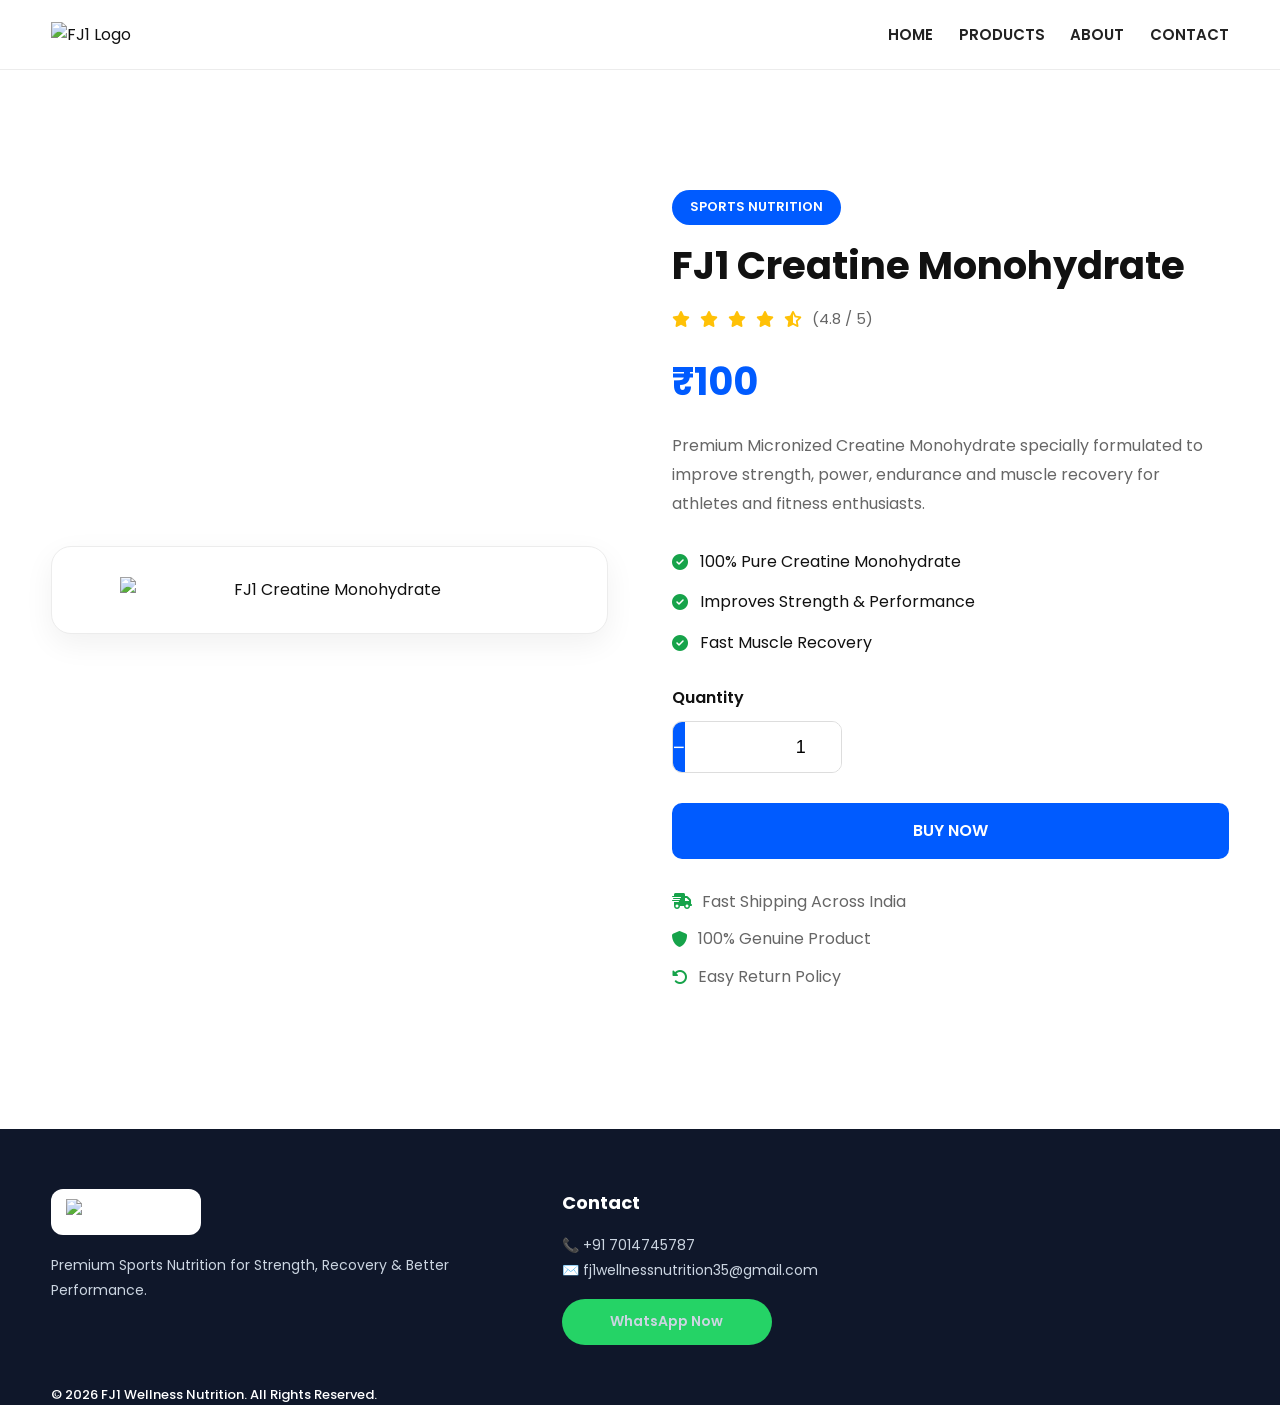
==== commit bd37412c: "Update product.html" ====
--- a/product.html
+++ b/product.html
@@ -30,190 +30,190 @@
 
 <header class="header">
 
-    <div class="container nav">
-
-        <a href="index.html" class="logo">
-
-            <img src="https://raw.githubusercontent.com/Abranddesigner/gym/refs/heads/main/file_00000000e07c820881d321c19fa21b72.png"
-                alt="FJ1 Logo">
-
-        </a>
-
-        <nav>
-
-            <ul class="menu">
-
-                <li><a href="index.html">HOME</a></li>
-                <li><a href="index.html#products">PRODUCTS</a></li>
-                <li><a href="index.html#about">ABOUT</a></li>
-                <li><a href="index.html#contact">CONTACT</a></li>
-
-            </ul>
-
-        </nav>
-
-        <div class="menu-btn">
-
-            <i class="fa-solid fa-bars"></i>
-
-        </div>
+<div class="container nav">
+
+<a href="index.html" class="logo">
+
+<img src="https://raw.githubusercontent.com/Abranddesigner/gym/refs/heads/main/file_00000000e07c820881d321c19fa21b72.png"
+alt="FJ1 Logo">
+
+</a>
+
+<nav>
+
+<ul class="menu">
+
+<li><a href="index.html">HOME</a></li>
+<li><a href="index.html#products">PRODUCTS</a></li>
+<li><a href="index.html#about">ABOUT</a></li>
+<li><a href="index.html#contact">CONTACT</a></li>
+
+</ul>
+
+</nav>
+
+<div class="menu-btn">
+
+<i class="fa-solid fa-bars"></i>
+
+</div>
+
+</div>
+
+</header>
+
+<!--================ PRODUCT ================-->
+
+<section class="product-page">
+
+<div class="container">
+
+<div class="product-wrapper">
+
+<!-- Product Image -->
+
+<div class="product-image">
+
+<img src="https://raw.githubusercontent.com/Abranddesigner/gym/refs/heads/main/PowerClip%20Rectangle.jpg"
+alt="FJ1 Creatine Monohydrate">
+
+</div>
+
+<!-- Product Content -->
+
+<div class="product-content">
+
+<span class="product-category">
+
+SPORTS NUTRITION
+
+</span>
+
+<h1>
+
+FJ1 Creatine Monohydrate
+
+</h1>
+
+<div class="rating">
+
+<i class="fa-solid fa-star"></i>
+<i class="fa-solid fa-star"></i>
+<i class="fa-solid fa-star"></i>
+<i class="fa-solid fa-star"></i>
+<i class="fa-solid fa-star-half-stroke"></i>
+
+<span>(4.8 / 5)</span>
+
+</div>
+
+<h2 class="price">
+
+₹100
+
+</h2>
+
+<p class="product-description">
+
+Premium Micronized Creatine Monohydrate specially formulated to improve strength, power, endurance and muscle recovery for athletes and fitness enthusiasts.
+
+</p>
+
+<div class="product-features">
+
+<div class="feature-item">
+<i class="fa-solid fa-circle-check"></i>
+<span>100% Pure Creatine Monohydrate</span>
+</div>
+
+<div class="feature-item">
+<i class="fa-solid fa-circle-check"></i>
+<span>Improves Strength & Performance</span>
+</div>
+
+<div class="feature-item">
+<i class="fa-solid fa-circle-check"></i>
+<span>Fast Muscle Recovery</span>
+</div>
+
+</div>
+
+<!-- Quantity -->
+
+<div class="quantity-box">
+
+<label>Quantity</label>
+
+<div class="quantity-selector">
+
+<button type="button" class="qty-btn minus">−</button>
+
+<input
+type="text"
+id="quantity"
+value="1"
+readonly>
+
+<button type="button" class="qty-btn plus">+</button>
+
+</div>
+
+</div>
+
+<!-- Buy Button -->
+
+<div class="product-buttons">
+
+<a href="#" class="buy-btn" id="buyNow">
+
+BUY NOW
+
+</a>
+
+</div>
+
+<!-- Extra Info -->
+
+<div class="product-extra">
+
+<p>
+<i class="fa-solid fa-truck-fast"></i>
+Fast Shipping Across India
+</p>
+
+<p>
+<i class="fa-solid fa-shield"></i>
+100% Genuine Product
+</p>
+
+<p>
+<i class="fa-solid fa-rotate-left"></i>
+Easy Return Policy
+</p>
+
+</div>
+
+            </div>
 
     </div>
 
-</header>
-
-<!--================ PRODUCT ================-->
-
-<section class="product-page">
+</section>
+
+<!--================ FOOTER ================-->
+
+<footer class="footer">
 
     <div class="container">
 
-        <div class="product-wrapper">
-
-            <!-- Product Image -->
-
-            <div class="product-image">
-
-                <img src="https://raw.githubusercontent.com/Abranddesigner/gym/refs/heads/main/PowerClip%20Rectangle.jpg"
-                    alt="FJ1 Creatine Monohydrate">
-
-            </div>
-
-            <!-- Product Content -->
-
-            <div class="product-content">
-
-                <span class="product-category">
-
-                    SPORTS NUTRITION
-
-                </span>
-
-                <h1>
-
-                    FJ1 Creatine Monohydrate
-
-                </h1>
-
-                <div class="rating">
-
-                    <i class="fa-solid fa-star"></i>
-                    <i class="fa-solid fa-star"></i>
-                    <i class="fa-solid fa-star"></i>
-                    <i class="fa-solid fa-star"></i>
-                    <i class="fa-solid fa-star-half-stroke"></i>
-
-                    <span>(4.8 / 5)</span>
-
-                </div>
-
-                <h2 class="price">
-
-                    ₹100
-
-                </h2>
-
-                <p class="product-description">
-
-                    Premium Micronized Creatine Monohydrate specially formulated to improve strength, power, endurance and muscle recovery for athletes and fitness enthusiasts.
-
-                </p>
-
-                <div class="product-features">
-
-                    <div class="feature-item">
-                        <i class="fa-solid fa-circle-check"></i>
-                        <span>100% Pure Creatine Monohydrate</span>
-                    </div>
-
-                    <div class="feature-item">
-                        <i class="fa-solid fa-circle-check"></i>
-                        <span>Improves Strength & Performance</span>
-                    </div>
-
-                    <div class="feature-item">
-                        <i class="fa-solid fa-circle-check"></i>
-                        <span>Fast Muscle Recovery</span>
-                    </div>
-
-                </div>
-
-                <!-- Quantity -->
-
-                <div class="quantity-box">
-
-                    <label>Quantity</label>
-
-                    <div class="quantity-selector">
-
-                        <button class="qty-btn minus">−</button>
-
-                        <input
-                            type="number"
-                            id="quantity"
-                            value="1"
-                            min="1"
-                            readonly>
-
-                        <button class="qty-btn plus">+</button>
-
-                    </div>
-
-                </div>
-
-                <!-- Buttons -->
-
-                <div class="product-buttons">
-
-                    <a href="#" class="buy-btn">
-
-                        BUY NOW
-
-                    </a>
-
-                    <a href="#" class="cart-btn">
-
-                        ADD TO CART
-
-                    </a>
-
-                </div>
-
-                <!-- Extra Info -->
-
-                <div class="product-extra">
-
-                    <p>
-                        <i class="fa-solid fa-truck-fast"></i>
-                        Fast Shipping Across India
-                    </p>
-
-                    <p>
-                        <i class="fa-solid fa-shield"></i>
-                        100% Genuine Product
-                    </p>
-
-                    <p>
-                        <i class="fa-solid fa-rotate-left"></i>
-                        Easy Return Policy
-                    </p>
-
-                </div>
-
-</section>
-    <!--================ FOOTER ================-->
-
-<footer class="footer">
-
-    <div class="container">
-
         <div class="footer-grid">
 
+            <!-- Logo -->
+
             <div class="footer-box">
 
                 <img src="https://raw.githubusercontent.com/Abranddesigner/gym/refs/heads/main/file_00000000e07c820881d321c19fa21b72.png"
-                    alt="FJ1 Logo"
-                    class="footer-logo">
+                     alt="FJ1 Logo"
+                     class="footer-logo">
 
                 <p>
                     Premium Sports Nutrition for Strength,
@@ -222,6 +222,8 @@
 
             </div>
 
+            <!-- Contact -->
+
             <div class="footer-box">
 
                 <h3>Contact</h3>
@@ -252,80 +254,9 @@
 
 </footer>
 
-<!--================ SCRIPT ================-->
-
-<script>
-
-/*================ QUANTITY ================*/
-
-const minus=document.querySelector(".minus");
-const plus=document.querySelector(".plus");
-const quantity=document.getElementById("quantity");
-
-if(minus && plus && quantity){
-
-    minus.onclick=()=>{
-
-        if(quantity.value>1){
-
-            quantity.value--;
-
-        }
-
-    };
-
-    plus.onclick=()=>{
-
-        quantity.value++;
-
-    };
-
-}
-
-/*================ BUY NOW ================*/
-
-const buyBtn=document.querySelector(".buy-btn");
-
-if(buyBtn){
-
-buyBtn.onclick=(e)=>{
-
-e.preventDefault();
-
-const product=document.querySelector(".product-content h1").innerText;
-const qty=quantity.value;
-
-const msg=`Hello FJ1 Wellness Nutrition,
-
-I want to order.
-
-Product : ${product}
-
-Quantity : ${qty}
-
-Please share payment details.`;
-
-window.open(
-`https://wa.me/917014745787?text=${encodeURIComponent(msg)}`,
-"_blank"
-);
-
-};
-
-}
-
-/*================ MOBILE MENU ================*/
-
-const menuBtn=document.querySelector(".menu-btn");
-const menu=document.querySelector(".menu");
-
-if(menuBtn && menu){
-
-menuBtn.onclick=()=>menu.classList.toggle("show");
-
-}
-
-</script>
+<!--================ PRODUCT JS ================-->
+
+<script src="product.js"></script>
 
 </body>
 </html>
--- a/style.css
+++ b/style.css
@@ -48,6 +48,9 @@
     width:94%;
 
 }
+
+}
+
 
 /*=========================================
                 HEADER
@@ -171,6 +174,8 @@
     display:block;
 }
 
+}
+    
 /*=========================================
                 HERO
 =========================================*/
@@ -181,9 +186,11 @@
 
 .slider{
     position:relative;
-    height:clamp(220px,42vw,640px);
+    width:100%;
+    height:clamp(240px,42vw,640px);
     overflow:hidden;
     border-radius:clamp(16px,2vw,24px);
+    background:#fff;
     box-shadow:0 15px 40px rgba(0,0,0,.08);
 }
 
@@ -191,7 +198,7 @@
     position:absolute;
     inset:0;
     opacity:0;
-    transition:.6s;
+    transition:opacity .6s ease;
 }
 
 .slide.active{
@@ -202,7 +209,9 @@
 .slide img{
     width:100%;
     height:100%;
-    object-fit:cover;
+    object-fit:contain;
+    object-position:center;
+    background:#fff;
 }
 
 /*=========================================
@@ -213,7 +222,7 @@
     display:flex;
     align-items:center;
     justify-content:center;
-    gap:18px;
+    gap:20px;
     margin:clamp(20px,3vw,35px) 0;
 }
 
@@ -222,11 +231,12 @@
     font-weight:600;
     text-transform:uppercase;
     text-align:center;
+    white-space:nowrap;
 }
 
 .line{
-    flex:1;
-    max-width:170px;
+    width:clamp(80px,10vw,170px);
+    flex:0 0 clamp(80px,10vw,170px);
     height:2px;
     background:#005BFF;
 }
@@ -237,38 +247,32 @@
 
 @media(max-width:768px){
 
-.hero{
-    margin-top:10px;
-}
-
-.slider{
-    height:auto;
-    border-radius:14px;
-    box-shadow:none;
-}
-
-.slide{
-    position:relative;
-    display:none;
-}
-
-.slide.active{
-    display:block;
-}
-
-.slide img{
-    height:auto;
-    object-fit:contain;
-}
-
-.section-title{
-    gap:10px;
-}
-
-.line{
-    max-width:70px;
-}
-
+    .hero{
+        margin-top:10px;
+    }
+
+    .slider{
+        height:240px;
+        border-radius:14px;
+    }
+
+    .section-title{
+        gap:8px;
+    }
+
+    .section-title h2{
+        font-size:clamp(16px,4vw,20px);
+        white-space:nowrap;
+        line-height:1.2;
+    }
+
+    .line{
+        width:45px;
+        flex:0 0 45px;
+    }
+
+}
+    
 /*=========================================
                 PRODUCTS
 =========================================*/
@@ -280,11 +284,12 @@
 .product-link{
     display:block;
     color:inherit;
+    text-decoration:none;
 }
 
 .product-grid{
     display:grid;
-    grid-template-columns:repeat(auto-fit,minmax(280px,1fr));
+    grid-template-columns:repeat(3,1fr);
     gap:30px;
 }
 
@@ -307,6 +312,7 @@
 }
 
 .product-card img{
+    width:100%;
     aspect-ratio:1/1;
     object-fit:contain;
     padding:20px;
@@ -325,16 +331,20 @@
 
 .product-info h3{
     font-size:18px;
+    font-weight:600;
     margin-bottom:8px;
+    color:#111;
 }
 
 .product-info .price{
     font-size:18px;
-    font-weight:600;
+    font-weight:700;
     color:#005BFF;
 }
 
-/* Hidden */
+/*=========================================
+            HIDDEN PRODUCTS
+=========================================*/
 
 .more-product{
     display:none;
@@ -344,58 +354,132 @@
     display:flex;
 }
 
-/* Desktop = 3 */
+/*=========================================
+            SEE MORE BUTTON
+=========================================*/
+
+.all-products{
+    text-align:center;
+    margin-top:40px;
+}
+
+.all-products button{
+
+    display:inline-flex;
+    align-items:center;
+    justify-content:center;
+
+    width:210px;
+    height:52px;
+
+    border:none;
+    outline:none;
+
+    border-radius:50px;
+
+    background:#005BFF;
+    color:#fff;
+
+    font-size:15px;
+    font-weight:600;
+    letter-spacing:.3px;
+
+    cursor:pointer;
+
+    transition:.35s;
+
+    box-shadow:0 10px 25px rgba(0,91,255,.25);
+
+}
+
+.all-products button:hover{
+
+    background:#111;
+
+    transform:translateY(-4px);
+
+    box-shadow:0 18px 35px rgba(0,0,0,.18);
+
+}
+
+/*=========================================
+            DESKTOP
+=========================================*/
 
 @media(min-width:769px){
 
-.product-grid .product-card:nth-child(n+4){
-    display:none;
-}
-
-.product-grid.show-all .product-card{
-    display:flex;
-}
-
-}
-
-/* Mobile */
+    .product-grid .product-card:nth-child(n+4){
+        display:none;
+    }
+
+    .product-grid.show-all .product-card{
+        display:flex;
+    }
+
+}
+
+/*=========================================
+            TABLET
+=========================================*/
+
+@media(max-width:992px){
+
+    .product-grid{
+        grid-template-columns:repeat(2,1fr);
+        gap:20px;
+    }
+
+}
+
+/*=========================================
+            MOBILE
+=========================================*/
 
 @media(max-width:768px){
 
-.product-grid{
-    grid-template-columns:repeat(2,1fr);
-    gap:15px;
-}
-
-.product-grid .product-card:nth-child(n+5){
-    display:none;
-}
-
-.product-grid.show-all .product-card{
-    display:flex;
-}
-
-.product-info{
-    padding:14px;
-}
-
-.product-info h3{
-    font-size:15px;
-}
-
-.product-info .price{
-    font-size:16px;
-}
-
-.all-products{
-    margin-top:30px;
-}
-
-.all-products button{
-    width:180px;
-    height:48px;
-}
-
+    .products{
+        padding:35px 0 60px;
+    }
+
+    .product-grid{
+        grid-template-columns:repeat(2,1fr);
+        gap:15px;
+    }
+
+    .product-grid .product-card:nth-child(n+5){
+        display:none;
+    }
+
+    .product-grid.show-all .product-card{
+        display:flex;
+    }
+
+    .product-info{
+        padding:14px;
+    }
+
+    .product-info h3{
+        font-size:15px;
+    }
+
+    .product-info .price{
+        font-size:16px;
+    }
+
+    .all-products{
+        margin-top:30px;
+    }
+
+    .all-products button{
+
+        width:170px;
+        height:46px;
+
+        font-size:14px;
+
+    }
+
+}
 /*=========================================
         ABOUT
 =========================================*/
@@ -447,6 +531,9 @@
     box-shadow:0 20px 40px rgba(0,0,0,.12);
 }
 
+}
+
+
 /*=========================================
         WHY CHOOSE FJ1
 =========================================*/
@@ -545,6 +632,9 @@
     font-size:12px;
 }
 
+}
+    
+
 /*=========================================
         PURE SECTION
 =========================================*/
@@ -582,44 +672,101 @@
     font-size:18px;
 }
 
-/*========== PURE BOX ==========*/
+/*=========================================
+        PURE BOX
+=========================================*/
 
 .pure-right{
     display:grid;
-    grid-template-columns:repeat(auto-fit,minmax(220px,1fr));
-    gap:18px;
+    grid-template-columns:repeat(2,1fr);
+    gap:16px;
 }
 
 .pure-box{
     display:flex;
     align-items:center;
-    gap:14px;
-    padding:20px 16px;
+    gap:12px;
+    padding:14px 16px;
+    min-height:72px;
     background:#005BFF;
     color:#fff;
-    border-radius:16px;
-    box-shadow:0 10px 20px rgba(0,91,255,.2);
+    border-radius:14px;
+    box-shadow:0 8px 18px rgba(0,91,255,.18);
     transition:.3s;
 }
 
 .pure-box:hover{
-    transform:translateY(-8px);
+    transform:translateY(-4px);
     background:#0047cc;
 }
 
 .pure-box i{
-    width:46px;
-    height:46px;
+    width:42px;
+    height:42px;
+    flex-shrink:0;
     border-radius:50%;
     background:rgba(255,255,255,.18);
-    display:grid;
-    place-items:center;
-    font-size:18px;
+    display:flex;
+    align-items:center;
+    justify-content:center;
+    font-size:16px;
 }
 
 .pure-box span{
-    font-size:13px;
+    font-size:14px;
     font-weight:600;
+    line-height:1.4;
+}
+
+/*=========================================
+        TABLET
+=========================================*/
+
+@media(max-width:992px){
+
+    .pure-grid{
+        grid-template-columns:1fr;
+        gap:40px;
+    }
+
+}
+
+/*=========================================
+        MOBILE
+=========================================*/
+
+@media(max-width:768px){
+
+    .pure-section{
+        padding:35px 0;
+    }
+
+    .pure-grid{
+        grid-template-columns:1fr;
+        gap:30px;
+    }
+
+    .pure-right{
+        grid-template-columns:1fr;
+        gap:12px;
+    }
+
+    .pure-box{
+        min-height:60px;
+        padding:12px 14px;
+        border-radius:12px;
+    }
+
+    .pure-box i{
+        width:36px;
+        height:36px;
+        font-size:15px;
+    }
+
+    .pure-box span{
+        font-size:13px;
+    }
+
 }
 
 /*=========================================
@@ -716,6 +863,8 @@
     max-width:100%;
 }
 
+}
+    
 /*=========================================
                 FOOTER
 =========================================*/
@@ -727,21 +876,27 @@
     color:#fff;
 }
 
+/*========== GRID ==========*/
+
 .footer-grid{
     display:grid;
-    grid-template-columns:2fr repeat(3,1fr);
-    gap:clamp(25px,3vw,40px);
+    grid-template-columns:1.5fr 1fr 1fr;
+    gap:40px;
     padding-bottom:40px;
+    align-items:start;
 }
 
 .footer-logo{
-    width:170px;
+    width:150px;
     margin-bottom:18px;
+    background:#fff;
+    padding:10px 15px;
+    border-radius:12px;
 }
 
 .footer-box h3{
-    margin-bottom:16px;
     font-size:18px;
+    margin-bottom:15px;
 }
 
 .footer-box p,
@@ -756,20 +911,13 @@
     color:#fff;
 }
 
-.footer-box ul{
-    display:grid;
-    gap:10px;
-}
-
-.footer-box ul li a:hover{
-    padding-left:5px;
-}
-
 .footer-box .btn{
     width:100%;
-    height:50px;
-    margin-top:18px;
+    max-width:210px;
+    height:46px;
+    margin-top:15px;
     background:#25D366;
+    border-radius:50px;
     box-shadow:none;
 }
 
@@ -777,69 +925,79 @@
     background:#1ebc59;
 }
 
-/*========== FEATURES ==========*/
+/*=========================================
+            FEATURES
+=========================================*/
 
 .footer-feature{
     display:grid;
-    grid-template-columns:repeat(auto-fit,minmax(220px,1fr));
-    gap:20px;
-    padding:30px 0;
-    border-block:1px solid rgba(255,255,255,.08);
+    grid-template-columns:repeat(4,1fr);
+    gap:15px;
+    padding:25px 0;
+    border-top:1px solid rgba(255,255,255,.08);
+    border-bottom:1px solid rgba(255,255,255,.08);
 }
 
 .footer-feature div{
     text-align:center;
-    padding:15px;
+    padding:10px;
 }
 
 .footer-feature i{
-    font-size:28px;
+    font-size:22px;
     color:#0ea5ff;
-    margin-bottom:10px;
+    margin-bottom:8px;
 }
 
 .footer-feature h4{
-    margin-bottom:8px;
+    font-size:14px;
+    margin-bottom:4px;
 }
 
 .footer-feature p{
+    font-size:12px;
+    color:#cbd5e1;
+    line-height:1.4;
+}
+
+/*=========================================
+            FOOTER BOTTOM
+=========================================*/
+
+.footer-bottom{
+    padding:25px 0;
+    text-align:center;
+}
+
+.disclaimer{
+    font-size:12px;
+    color:#94a3b8;
+    line-height:1.7;
+    margin-bottom:18px;
+}
+
+.copyright{
     font-size:13px;
-    color:#cbd5e1;
-    line-height:1.6;
-}
-
-/*========== BOTTOM ==========*/
-
-.footer-bottom{
-    padding:30px 0;
-    text-align:center;
-}
-
-.disclaimer{
-    font-size:13px;
-    color:#94a3b8;
-    line-height:1.8;
-    margin-bottom:20px;
-}
-
-.copyright{
-    margin-bottom:20px;
     font-weight:500;
-}
-
-/*========== SOCIAL ==========*/
+    margin-bottom:18px;
+}
+
+/*=========================================
+            SOCIAL
+=========================================*/
 
 .social-icons{
     display:flex;
     justify-content:center;
-    gap:15px;
+    gap:12px;
 }
 
 .social-icons a{
-    width:44px;
-    aspect-ratio:1;
-    display:grid;
-    place-items:center;
+    width:42px;
+    height:42px;
+    display:flex;
+    align-items:center;
+    justify-content:center;
     border-radius:50%;
     background:#1e293b;
     transition:.3s;
@@ -847,37 +1005,72 @@
 
 .social-icons a:hover{
     background:#005BFF;
-    transform:translateY(-5px);
-}
-
-/*========== MOBILE ==========*/
+    transform:translateY(-4px);
+}
+
+/*=========================================
+            MOBILE
+=========================================*/
 
 @media(max-width:768px){
 
-.footer{
-    margin-top:50px;
-    padding-top:45px;
-}
-
-.footer-grid{
-    grid-template-columns:1fr;
-    text-align:center;
-}
-
-.footer-logo{
-    margin:0 auto 18px;
-}
-
-.footer-feature{
-    grid-template-columns:repeat(2,1fr);
-    gap:15px;
-}
-
-.footer-box .btn{
-    max-width:260px;
-    margin:18px auto 0;
-}
-
+    .footer{
+        margin-top:50px;
+        padding-top:45px;
+    }
+
+    .footer-grid{
+        grid-template-columns:repeat(2,1fr);
+        gap:25px;
+        text-align:left;
+    }
+
+    .footer-logo{
+        width:120px;
+        margin-bottom:15px;
+    }
+
+    .footer-box h3{
+        font-size:16px;
+    }
+
+    .footer-box p,
+    .footer-box a{
+        font-size:13px;
+    }
+
+    .footer-box .btn{
+        width:100%;
+        max-width:170px;
+        height:40px;
+        font-size:13px;
+        margin-top:12px;
+    }
+
+    .footer-feature{
+        grid-template-columns:repeat(2,1fr);
+        gap:12px;
+    }
+
+    .footer-feature div{
+        padding:8px;
+    }
+
+    .footer-feature i{
+        font-size:18px;
+    }
+
+    .footer-feature h4{
+        font-size:12px;
+    }
+
+    .footer-feature p{
+        font-size:10px;
+        line-height:1.3;
+    }
+
+}
+    
 /*=========================================
         SCROLL BUTTON
 =========================================*/
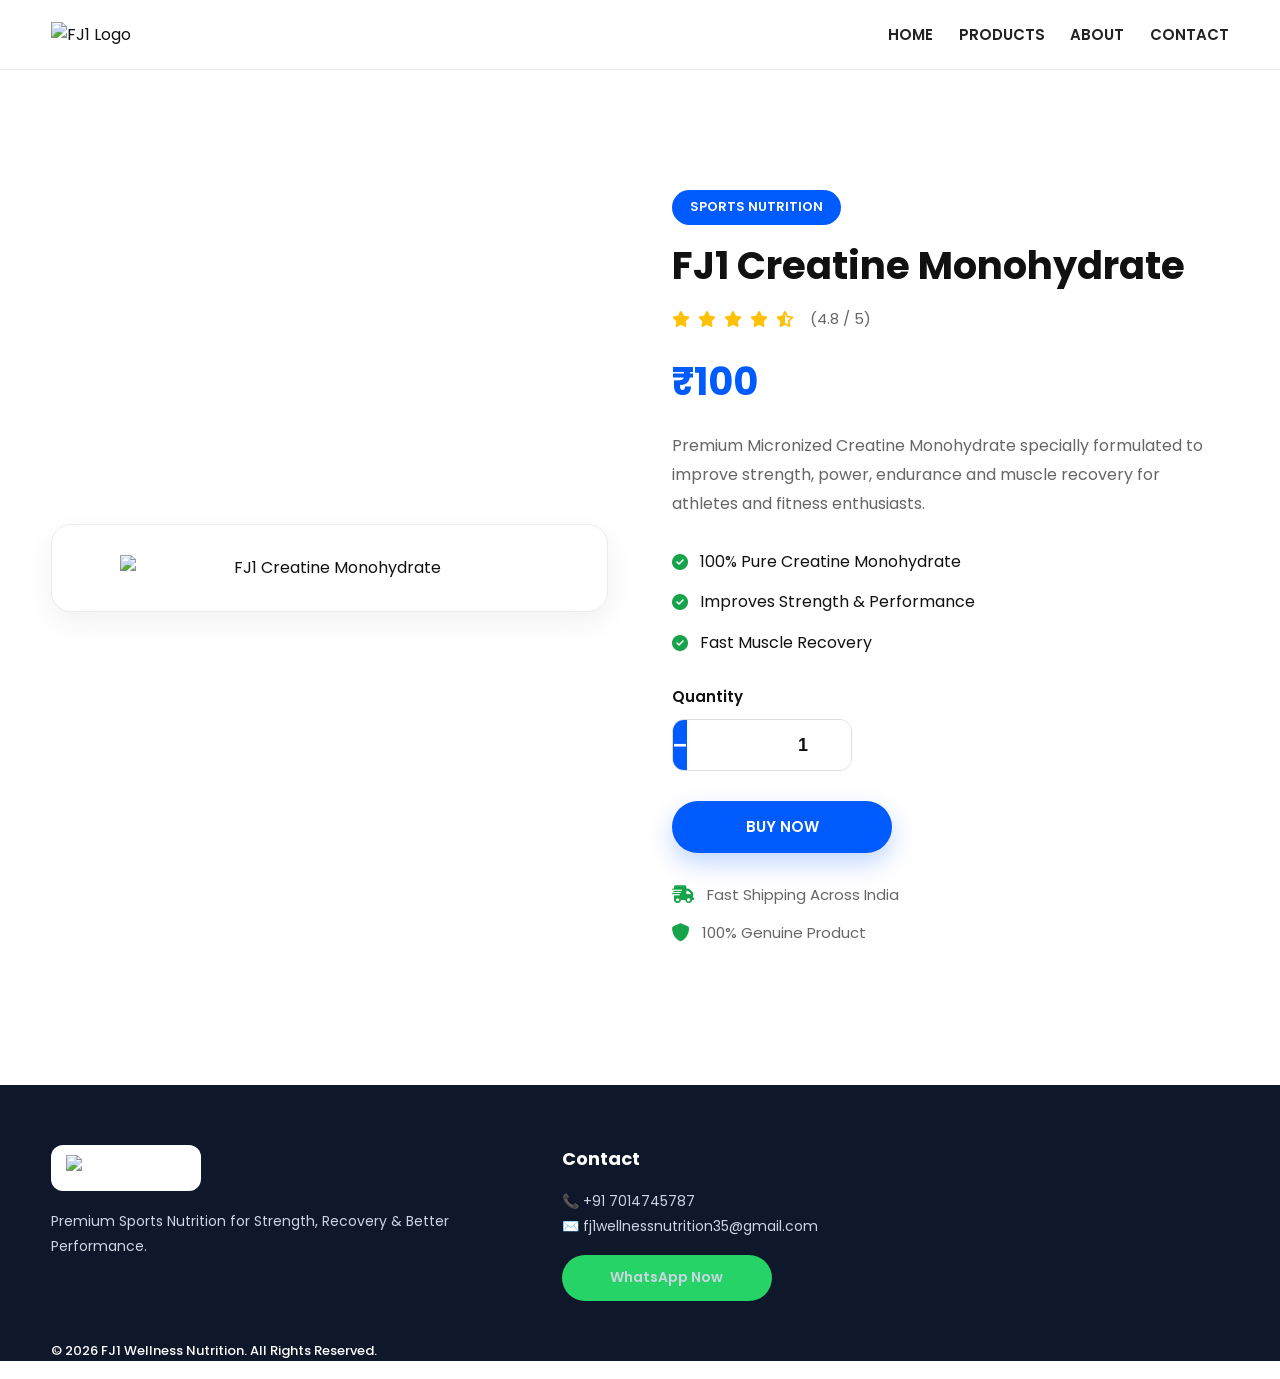
==== commit b16aced0: "Update product.html" ====
--- a/product.html
+++ b/product.html
@@ -186,11 +186,6 @@
 100% Genuine Product
 </p>
 
-<p>
-<i class="fa-solid fa-rotate-left"></i>
-Easy Return Policy
-</p>
-
 </div>
 
             </div>
--- a/product.css
+++ b/product.css
@@ -21,7 +21,7 @@
     padding:30px;
     text-align:center;
     box-shadow:0 10px 30px rgba(0,0,0,.06);
-    transition:.3s;
+    transition:.35s;
 }
 
 .product-image:hover{
@@ -30,9 +30,10 @@
 }
 
 .product-image img{
+    width:100%;
     max-width:420px;
     margin:auto;
-    transition:.3s;
+    transition:.35s;
 }
 
 .product-image:hover img{
@@ -55,19 +56,20 @@
 
 .product-content h1{
     font-size:clamp(30px,3vw,42px);
+    line-height:1.2;
     margin:18px 0;
-    line-height:1.2;
 }
 
 .rating{
     display:flex;
     align-items:center;
-    gap:10px;
+    gap:8px;
     margin-bottom:20px;
     color:#FFC107;
 }
 
 .rating span{
+    margin-left:8px;
     color:#666;
     font-size:15px;
 }
@@ -79,12 +81,6 @@
     margin-bottom:20px;
 }
 
-.price del{
-    font-size:22px;
-    color:#999;
-    margin-left:10px;
-}
-
 .product-description{
     color:#666;
     line-height:1.8;
@@ -122,24 +118,34 @@
 .quantity-box label{
     display:block;
     margin-bottom:10px;
+    font-size:15px;
     font-weight:600;
+    color:#111;
 }
 
 .quantity-selector{
     display:flex;
-    width:170px;
+    align-items:center;
+    width:180px;
+    height:52px;
     border:1px solid #ddd;
-    border-radius:10px;
+    border-radius:12px;
     overflow:hidden;
+    background:#fff;
 }
 
 .qty-btn{
-    width:50px;
-    height:50px;
+    width:52px;
+    height:52px;
     border:none;
     background:#005BFF;
     color:#fff;
-    font-size:20px;
+    display:flex;
+    align-items:center;
+    justify-content:center;
+    font-size:24px;
+    font-weight:700;
+    line-height:1;
     cursor:pointer;
     transition:.3s;
 }
@@ -150,10 +156,14 @@
 
 .quantity-selector input{
     flex:1;
+    height:52px;
     border:none;
     text-align:center;
     font-size:18px;
+    font-weight:600;
+    color:#111;
     outline:none;
+    background:#fff;
 }
 
 /*=========================================
@@ -162,37 +172,28 @@
 
 .product-buttons{
     display:flex;
-    gap:15px;
     margin-bottom:30px;
 }
 
-.buy-btn,
-.cart-btn{
-    flex:1;
-    padding:15px;
-    text-align:center;
-    border-radius:10px;
-    font-weight:600;
-    transition:.3s;
-}
-
 .buy-btn{
+    display:flex;
+    align-items:center;
+    justify-content:center;
+    width:220px;
+    height:52px;
+    border-radius:50px;
     background:#005BFF;
     color:#fff;
+    font-size:15px;
+    font-weight:600;
+    transition:.35s;
+    box-shadow:0 10px 25px rgba(0,91,255,.25);
 }
 
 .buy-btn:hover{
     background:#111;
-}
-
-.cart-btn{
-    border:2px solid #005BFF;
-    color:#005BFF;
-}
-
-.cart-btn:hover{
-    background:#005BFF;
-    color:#fff;
+    transform:translateY(-4px);
+    box-shadow:0 18px 35px rgba(0,0,0,.18);
 }
 
 /*=========================================
@@ -201,18 +202,20 @@
 
 .product-extra{
     display:grid;
+    gap:14px;
+}
+
+.product-extra p{
+    display:flex;
+    align-items:center;
     gap:12px;
-}
-
-.product-extra p{
-    display:flex;
-    align-items:center;
-    gap:10px;
-    color:#666;
+    color:#666;
+    font-size:15px;
 }
 
 .product-extra i{
     color:#16a34a;
+    font-size:18px;
 }
 
 /*=========================================
@@ -229,7 +232,7 @@
 
 .benefits-grid{
     display:grid;
-    grid-template-columns:repeat(auto-fit,minmax(250px,1fr));
+    grid-template-columns:repeat(4,1fr);
     gap:25px;
     margin-top:40px;
 }
@@ -240,7 +243,7 @@
     border-radius:18px;
     padding:30px 20px;
     text-align:center;
-    transition:.3s;
+    transition:.35s;
     box-shadow:0 8px 20px rgba(0,0,0,.05);
 }
 
@@ -257,14 +260,16 @@
     border-radius:50%;
     background:#005BFF;
     color:#fff;
-    display:grid;
-    place-items:center;
+    display:flex;
+    align-items:center;
+    justify-content:center;
     font-size:28px;
 }
 
 .benefit-card h3{
     margin-bottom:12px;
     font-size:18px;
+    color:#111;
 }
 
 .benefit-card p{
@@ -325,6 +330,7 @@
 
 .storage-list li{
     display:flex;
+    align-items:flex-start;
     gap:12px;
     color:#555;
 }
@@ -340,44 +346,9 @@
 
 .related-products .product-grid{
     display:grid;
-    grid-template-columns:repeat(auto-fit,minmax(260px,1fr));
+    grid-template-columns:repeat(3,1fr);
     gap:25px;
     margin-top:40px;
-}
-
-.related-products .product-card{
-    background:#fff;
-    border:1px solid #ececec;
-    border-radius:18px;
-    overflow:hidden;
-    box-shadow:0 8px 20px rgba(0,0,0,.05);
-    transition:.3s;
-}
-
-.related-products .product-card:hover{
-    transform:translateY(-8px);
-    border-color:#005BFF;
-}
-
-.related-products .product-card img{
-    aspect-ratio:1/1;
-    object-fit:contain;
-    padding:20px;
-}
-
-.related-products .product-info{
-    padding:18px;
-    text-align:center;
-    border-top:1px solid #f2f2f2;
-}
-
-.related-products .product-info h3{
-    margin-bottom:8px;
-}
-
-.related-products .product-info .price{
-    font-size:20px;
-    color:#005BFF;
 }
 
 /*=========================================
@@ -392,7 +363,7 @@
 
 .review-grid{
     display:grid;
-    grid-template-columns:repeat(auto-fit,minmax(320px,1fr));
+    grid-template-columns:repeat(3,1fr);
     gap:25px;
     margin-top:40px;
 }
@@ -403,7 +374,7 @@
     border-radius:18px;
     padding:25px;
     box-shadow:0 8px 20px rgba(0,0,0,.05);
-    transition:.3s;
+    transition:.35s;
 }
 
 .review-card:hover{
@@ -440,7 +411,12 @@
     background:#fff;
     border:1px solid #ececec;
     border-radius:16px;
-    padding:20px;
+    padding:22px;
+    transition:.3s;
+}
+
+.faq-item:hover{
+    border-color:#005BFF;
 }
 
 .faq-item h3{
@@ -479,105 +455,112 @@
 }
 
 /*=========================================
-        PRODUCT ANIMATION
-=========================================*/
-
-.product-image,
-.product-content,
-.review-card,
-.faq-item,
-.related-products .product-card,
-.benefit-card{
-    transition:.35s;
-}
-
-/*=========================================
         RESPONSIVE
 =========================================*/
 
 @media(max-width:992px){
 
-.product-wrapper{
-    grid-template-columns:1fr;
-    gap:40px;
-}
-
-.product-content{
-    text-align:center;
-}
-
-.product-image img{
-    max-width:350px;
-}
-
-.quantity-selector{
-    margin:auto;
-}
-
-.product-buttons{
-    justify-content:center;
-}
-
-.product-extra{
-    justify-items:center;
-}
+    .product-wrapper{
+        grid-template-columns:1fr;
+        gap:40px;
+    }
+
+    .product-content{
+        text-align:center;
+    }
+
+    .product-image img{
+        max-width:340px;
+    }
+
+    .quantity-selector{
+        margin:auto;
+    }
+
+    .product-buttons{
+        justify-content:center;
+    }
+
+    .product-extra{
+        justify-items:center;
+    }
+
+    .benefits-grid{
+        grid-template-columns:repeat(2,1fr);
+    }
+
+    .review-grid{
+        grid-template-columns:repeat(2,1fr);
+    }
+
+    .related-products .product-grid{
+        grid-template-columns:repeat(2,1fr);
+    }
 
 }
 
 @media(max-width:768px){
 
-.product-page{
-    padding:100px 0 60px;
-}
-
-.product-buttons{
-    flex-direction:column;
-}
-
-.buy-btn,
-.cart-btn{
-    width:100%;
-}
-
-.review-grid,
-.benefits-grid,
-.related-products .product-grid{
-    grid-template-columns:1fr;
-}
-
-.nutrition-table{
-    display:block;
-    overflow-x:auto;
-}
-
-.cta-section .btn{
-    width:100%;
-    max-width:260px;
-}
+    .product-page{
+        padding:100px 0 60px;
+    }
+
+    .product-content{
+        text-align:center;
+    }
+
+    .product-buttons{
+        justify-content:center;
+    }
+
+    .buy-btn{
+        width:100%;
+        max-width:240px;
+        margin:auto;
+    }
+
+    .quantity-selector{
+        margin:auto;
+    }
+
+    .benefits-grid,
+    .review-grid,
+    .related-products .product-grid{
+        grid-template-columns:1fr;
+    }
+
+    .nutrition-table{
+        display:block;
+        overflow-x:auto;
+    }
+
+    .product-extra{
+        justify-items:center;
+    }
 
 }
 
 @media(max-width:480px){
 
-.product-content h1{
-    font-size:28px;
-}
-
-.price{
-    font-size:30px;
-}
-
-.product-description{
-    font-size:15px;
-}
-
-.rating{
-    justify-content:center;
-}
-
-.review-card,
-.faq-item{
-    padding:18px;
-}
-
-}+    .product-content h1{
+        font-size:28px;
+    }
+
+    .price{
+        font-size:30px;
+    }
+
+    .product-description{
+        font-size:15px;
+    }
+
+    .rating{
+        justify-content:center;
+    }
+
+    .review-card,
+    .faq-item{
+        padding:18px;
+    }
+
+}
